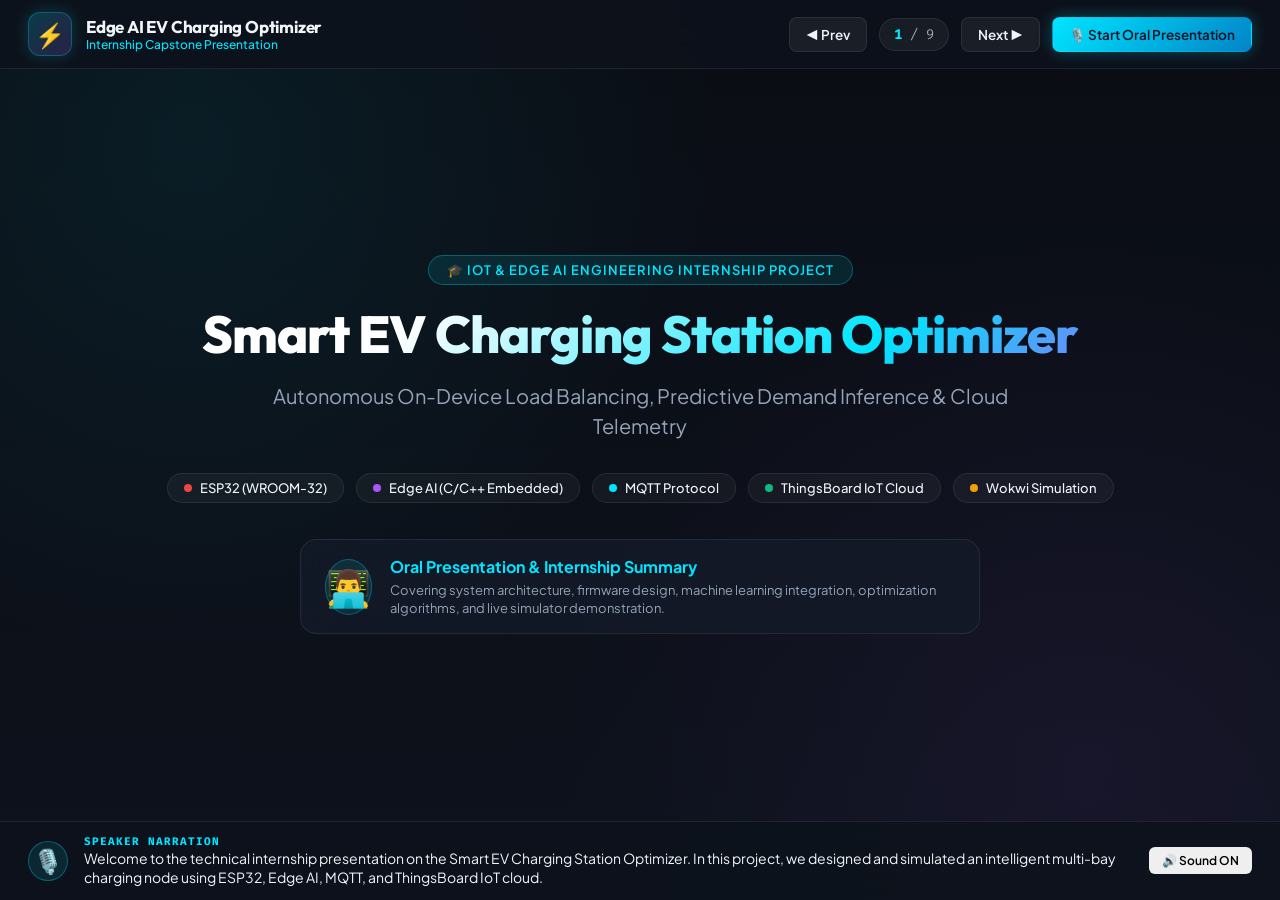
==== presentation/index.html @ 64c052b4 "feat(presentation): add interactive oral presentation slide deck and simulator web application - Cre" ====
<!DOCTYPE html>
<html lang="en">
<head>
  <meta charset="UTF-8">
  <meta name="viewport" content="width=device-width, initial-scale=1.0">
  <title>Smart EV Charging Station Optimizer - Internship Presentation & Demo</title>
  <link rel="preconnect" href="https://fonts.googleapis.com">
  <link rel="preconnect" href="https://fonts.gstatic.com" crossorigin>
  <link href="https://fonts.googleapis.com/css2?family=Fira+Code:wght@400;600&family=Outfit:wght@300;400;500;600;700;800&family=Plus+Jakarta+Sans:wght@400;500;600;700&display=swap" rel="stylesheet">
  <link rel="stylesheet" href="style.css">
</head>
<body class="dark-theme">
  <!-- Top Bar -->
  <header class="top-nav">
    <div class="brand">
      <div class="logo-icon">⚡</div>
      <div class="brand-text">
        <span class="brand-title">Edge AI EV Charging Optimizer</span>
        <span class="brand-sub">Internship Capstone Presentation</span>
      </div>
    </div>

    <div class="slide-nav-controls">
      <button id="prevBtn" class="btn btn-secondary" title="Previous Slide (Left Arrow)">◀ Prev</button>
      <div class="slide-indicator">
        <span id="currentSlideNum">1</span> / <span id="totalSlidesNum">9</span>
      </div>
      <button id="nextBtn" class="btn btn-secondary" title="Next Slide (Right Arrow)">Next ▶</button>
      <button id="autoPlayBtn" class="btn btn-primary" title="Start Automated Oral Presentation">🎙️ Start Oral Presentation</button>
    </div>
  </header>

  <!-- Main Presentation Container -->
  <main class="presentation-wrapper">
    <!-- Slide Viewport -->
    <div class="slide-viewport">

      <!-- SLIDE 1: TITLE / INTRO -->
      <section class="slide active" id="slide-1" data-title="Project Introduction">
        <div class="slide-content title-slide">
          <div class="badge-pill">🎓 IoT & Edge AI Engineering Internship Project</div>
          <h1 class="main-title">Smart EV Charging Station Optimizer</h1>
          <h2 class="sub-title">Autonomous On-Device Load Balancing, Predictive Demand Inference & Cloud Telemetry</h2>
          <div class="tech-tags">
            <span class="tech-tag"><span class="dot esp"></span> ESP32 (WROOM-32)</span>
            <span class="tech-tag"><span class="dot ml"></span> Edge AI (C/C++ Embedded)</span>
            <span class="tech-tag"><span class="dot mqtt"></span> MQTT Protocol</span>
            <span class="tech-tag"><span class="dot tb"></span> ThingsBoard IoT Cloud</span>
            <span class="tech-tag"><span class="dot wokwi"></span> Wokwi Simulation</span>
          </div>

          <div class="speaker-card">
            <div class="speaker-avatar">👨‍💻</div>
            <div class="speaker-info">
              <h4>Oral Presentation & Internship Summary</h4>
              <p>Covering system architecture, firmware design, machine learning integration, optimization algorithms, and live simulator demonstration.</p>
            </div>
          </div>
        </div>
      </section>

      <!-- SLIDE 2: PROBLEM STATEMENT -->
      <section class="slide" id="slide-2" data-title="Problem Statement & Industry Context">
        <div class="slide-content">
          <div class="section-label">01 // Problem Statement & Motivation</div>
          <h2 class="slide-heading">The Real-World EV Charging Dilemma</h2>
          
          <div class="grid-2-col">
            <div class="card card-glow-red">
              <div class="card-icon">⚠️</div>
              <h3>Current Unmanaged Charging Challenges</h3>
              <ul class="feature-list">
                <li><strong>Grid Overload & Power Spikes:</strong> Multiple EVs plugging in simultaneously exceed local transformer capacity.</li>
                <li><strong>High Peak-Tariff Costs:</strong> Charging during expensive peak-hour tariff schedules drives up operational expenditure.</li>
                <li><strong>No Predictive Analytics:</strong> Station operators have zero forecast of incoming vehicles or remaining session durations.</li>
                <li><strong>Unbalanced Bay Utilization:</strong> First-come-first-served allocation creates bottleneck delays and uneven charger wear.</li>
              </ul>
            </div>

            <div class="card card-glow-green">
              <div class="card-icon">💡</div>
              <h3>Our Edge AI + IoT Solution</h3>
              <ul class="feature-list">
                <li><strong>Autonomous Edge Intelligence:</strong> Microcontroller executes lightweight ML locally for zero-latency decisions.</li>
                <li><strong>Dynamic Power Throttling:</strong> Time-sliced PWM duty-cycling limits load without tripping circuit breakers.</li>
                <li><strong>Cost-Aware Off-Peak Scheduling:</strong> Deferral logic delays non-urgent charging during peak tariff periods.</li>
                <li><strong>End-to-End Cloud Observability:</strong> Full real-time telemetry, remote RPC overrides, and instant alarms via ThingsBoard.</li>
              </ul>
            </div>
          </div>
        </div>
      </section>

      <!-- SLIDE 3: SYSTEM ARCHITECTURE -->
      <section class="slide" id="slide-3" data-title="3-Layer System Architecture">
        <div class="slide-content">
          <div class="section-label">02 // System Architecture</div>
          <h2 class="slide-heading">3-Layer Distributed Architecture</h2>
          
          <div class="arch-diagram">
            <div class="arch-layer arch-edge">
              <div class="layer-header">
                <span class="layer-num">LAYER 1</span>
                <h3>Edge Computing Layer (ESP32 Node)</h3>
              </div>
              <div class="layer-body">
                <div class="layer-item">
                  <div class="icon">🔌</div>
                  <div><strong>Sensors & Inputs:</strong> Voltage ADC (0-250V), Current ACS712 (0-32A), DHT22 Temp, Plug-In/Out Buttons</div>
                </div>
                <div class="layer-item">
                  <div class="icon">🧠</div>
                  <div><strong>Edge AI Engine:</strong> Embedded Logistic Regression & Decision Tree models in <code>model.h</code></div>
                </div>
                <div class="layer-item">
                  <div class="icon">⚙️</div>
                  <div><strong>Local Optimization:</strong> Priority throttling, power cap checks, relay PWM duty-cycle & LED status</div>
                </div>
              </div>
            </div>

            <div class="arch-connector">
              <div class="arrow-down">⬇️</div>
              <span class="protocol-badge">MQTT v3.1.1 (Port 1883) JSON Payloads</span>
              <div class="arrow-up">⬆️</div>
            </div>

            <div class="arch-layer arch-cloud">
              <div class="layer-header">
                <span class="layer-num">LAYER 2 & 3</span>
                <h3>Communication & ThingsBoard Cloud Layer</h3>
              </div>
              <div class="layer-body">
                <div class="layer-item">
                  <div class="icon">📡</div>
                  <div><strong>Telemetry Endpoint:</strong> <code>v1/devices/me/telemetry</code> (5s sampling interval)</div>
                </div>
                <div class="layer-item">
                  <div class="icon">🎛️</div>
                  <div><strong>Shared Attributes:</strong> Dynamic threshold updates (<code>maxStationLoadW</code>, <code>overloadCurrentA</code>)</div>
                </div>
                <div class="layer-item">
                  <div class="icon">⚡</div>
                  <div><strong>Remote RPC & Rules:</strong> <code>setRelayState</code>, <code>setThrottle</code>, Overload & Inactivity Alarms</div>
                </div>
              </div>
            </div>
          </div>
        </div>
      </section>

      <!-- SLIDE 4: HARDWARE & CIRCUIT DESIGN -->
      <section class="slide" id="slide-4" data-title="Hardware & Simulation Circuit">
        <div class="slide-content">
          <div class="section-label">03 // Circuit & Hardware Design</div>
          <h2 class="slide-heading">Wokwi Simulation Hardware Wiring</h2>

          <div class="grid-2-col">
            <div class="pinout-table-card">
              <table class="styled-table">
                <thead>
                  <tr>
                    <th>Component</th>
                    <th>ESP32 GPIO</th>
                    <th>Function & Range</th>
                  </tr>
                </thead>
                <tbody>
                  <tr>
                    <td><strong>Voltage Potentiometer</strong></td>
                    <td><span class="pin-badge">GPIO 34</span></td>
                    <td>Simulates supply voltage (0 – 250 V)</td>
                  </tr>
                  <tr>
                    <td><strong>Current Potentiometer</strong></td>
                    <td><span class="pin-badge">GPIO 35</span></td>
                    <td>Simulates charging current (0 – 32.0 A)</td>
                  </tr>
                  <tr>
                    <td><strong>DHT22 Sensor</strong></td>
                    <td><span class="pin-badge">GPIO 15</span></td>
                    <td>Charger/ambient temperature monitoring</td>
                  </tr>
                  <tr>
                    <td><strong>Plug-In Push Button</strong></td>
                    <td><span class="pin-badge">GPIO 32</span></td>
                    <td>Triggers <code>FREE → CHARGING</code> transition</td>
                  </tr>
                  <tr>
                    <td><strong>Plug-Out Push Button</strong></td>
                    <td><span class="pin-badge">GPIO 33</span></td>
                    <td>Triggers <code>CHARGING → FREE</code> transition</td>
                  </tr>
                  <tr>
                    <td><strong>Status LEDs (G / Y / R)</strong></td>
                    <td><span class="pin-badge">18 / 19 / 21</span></td>
                    <td>Green: Free | Yellow: Charging | Red: Fault</td>
                  </tr>
                  <tr>
                    <td><strong>Power Relay Module</strong></td>
                    <td><span class="pin-badge">GPIO 26</span></td>
                    <td>Switches charging power (PWM duty-cycle)</td>
                  </tr>
                </tbody>
              </table>
            </div>

            <div class="card card-glow-blue">
              <div class="card-icon">⚡</div>
              <h3>Key Hardware Engineering Features</h3>
              <ul class="feature-list">
                <li><strong>Hardware Input Debouncing:</strong> 200ms software lockout prevents spurious contact bounce on plug-in/out triggers.</li>
                <li><strong>Safe Sensor Scaling:</strong> Dual linear mapping function converts ADC values (0–4095) with zero floating-point overflow.</li>
                <li><strong>Trapezoidal Energy Accumulator:</strong> Real-time numerical integration computes cumulative kilowatt-hours ($Wh = \sum P \cdot \Delta t$).</li>
                <li><strong>PWM Relay Throttling:</strong> Modulates charging power over a 2000ms duty-cycle window when throttled to 50% or 70%.</li>
              </ul>
            </div>
          </div>
        </div>
      </section>

      <!-- SLIDE 5: EDGE AI MODEL TRAINING -->
      <section class="slide" id="slide-5" data-title="Edge AI Machine Learning">
        <div class="slide-content">
          <div class="section-label">04 // Edge Artificial Intelligence</div>
          <h2 class="slide-heading">Lightweight Embedded On-Device Inference</h2>

          <div class="grid-3-col">
            <div class="card">
              <div class="card-icon">📊</div>
              <h3>1. Feature Extraction</h3>
              <p>Constructed every 5s from onboard sensors and clock:</p>
              <ul class="mini-list">
                <li><code>hourOfDay</code> (0–23)</li>
                <li><code>dayOfWeek</code> (0–6)</li>
                <li><code>bayOccupied</code> (0/1)</li>
                <li><code>recentAvgCurrent</code> (10-sample rolling avg)</li>
                <li><code>sessionElapsedMin</code> (active duration)</li>
                <li><code>historicalArrivalRate</code> (commute profile)</li>
              </ul>
            </div>

            <div class="card card-glow-cyan">
              <div class="card-icon">🎯</div>
              <h3>2. Arrival Probability</h3>
              <p><strong>Logistic Regression:</strong></p>
              <div class="code-box">
                <code>P(arrival) = &sigma;(&sum; w<sub>i</sub>x<sub>i</sub> + b)</code>
              </div>
              <p>Predicts probability ($0.0 \to 1.0$) of a new EV arriving in the next 30 minutes. Trained with scikit-learn, evaluated at <strong>72.6% accuracy (0.767 ROC-AUC)</strong>.</p>
            </div>

            <div class="card card-glow-purple">
              <div class="card-icon">⏱️</div>
              <h3>3. Session Duration</h3>
              <p><strong>Decision Tree Regressor:</strong></p>
              <div class="code-box">
                <code>Max Depth = 5</code>
              </div>
              <p>Predicts remaining charging time in minutes based on battery capacity, initial arrival SoC, and rolling current rate. Fully converted to static C header <code>model.h</code>.</p>
            </div>
          </div>

          <div class="banner-box">
            💡 <strong>Zero Cloud Overhead:</strong> Inference runs in under <strong>5 ms</strong> on the ESP32 CPU with <strong>zero TensorFlow runtime overhead</strong>, taking less than 14% RAM!
          </div>
        </div>
      </section>

      <!-- SLIDE 6: LOCAL OPTIMIZATION -->
      <section class="slide" id="slide-6" data-title="Optimization & Control Logic">
        <div class="slide-content">
          <div class="section-label">05 // Autonomous Control Logic</div>
          <h2 class="slide-heading">Local Allocation & Grid Overload Management</h2>

          <div class="grid-2-col">
            <div class="logic-flow-card">
              <div class="flow-step danger">
                <div class="step-badge">CONDITION 1</div>
                <div class="step-text">
                  <strong>Overcurrent Detection:</strong> <code>current > overloadCurrentA (16A)</code><br>
                  &rarr; <strong>Decision:</strong> <code>THROTTLE (50%)</code> | Red LED ON | Critical Overload Alarm
                </div>
              </div>

              <div class="flow-step warning">
                <div class="step-badge">CONDITION 2</div>
                <div class="step-text">
                  <strong>Station Power Exceeded:</strong> <code>power > maxStationLoadW (6000W)</code><br>
                  &rarr; If <code>predictedDurationMin > 10</code>: <code>THROTTLE (70%)</code><br>
                  &rarr; Else: <code>ALLOW (100%)</code> (Priority to finish nearly full EVs)
                </div>
              </div>

              <div class="flow-step info">
                <div class="step-badge">CONDITION 3</div>
                <div class="step-text">
                  <strong>Peak-Tariff Hours:</strong> <code>18:00 &ndash; 22:00</code> & Bay is <code>FREE</code><br>
                  &rarr; If <code>arrivalProb < threshold</code>: <code>DEFER (0%)</code> (Avoid unnecessary standby draw)
                </div>
              </div>

              <div class="flow-step success">
                <div class="step-badge">CONDITION 4</div>
                <div class="step-text">
                  <strong>Normal Operation:</strong><br>
                  &rarr; <strong>Decision:</strong> <code>ALLOW (100%)</code> | Full charging speed
                </div>
              </div>
            </div>

            <div class="card card-glow-orange">
              <div class="card-icon">⚡</div>
              <h3>Duty-Cycle Modulation Engine</h3>
              <p>To implement throttling without complex AC dimming hardware, firmware utilizes dynamic time-slicing over a 2000ms window:</p>
              <div class="duty-visual">
                <div class="duty-bar">
                  <div class="duty-on" style="width: 70%;">ON (1400ms)</div>
                  <div class="duty-off" style="width: 30%;">OFF (600ms)</div>
                </div>
                <div class="duty-caption">70% Throttle Mode: Staggers peak energy demand while keeping EV battery charging active.</div>
              </div>

              <div class="override-box">
                <strong>Manual Operator Override:</strong> Cloud operator can remotely override charger state (<code>setRelayState</code> or <code>setThrottle</code>) via ThingsBoard RPC, pausing automated optimization.
              </div>
            </div>
          </div>
        </div>
      </section>

      <!-- SLIDE 7: THINGSBOARD IOT CLOUD INTEGRATION -->
      <section class="slide" id="slide-7" data-title="ThingsBoard IoT Cloud Integration">
        <div class="slide-content">
          <div class="section-label">06 // Cloud & IoT Integration</div>
          <h2 class="slide-heading">ThingsBoard Cloud Telemetry, Alarms & RPC</h2>

          <div class="grid-3-col">
            <div class="card">
              <div class="card-icon">📡</div>
              <h3>1. Telemetry Stream</h3>
              <p>Published to <code>v1/devices/me/telemetry</code>:</p>
              <pre class="json-preview">{
  "bayId": "BAY1",
  "voltage": 230.4,
  "current": 14.8,
  "power": 3410.0,
  "energyWh": 420.5,
  "temperature": 27.2,
  "bayStatus": "CHARGING",
  "predictedArrivalProb": 0.62,
  "predictedDurationMin": 42,
  "loadDecision": "ALLOW",
  "throttleLevel": 100
}</pre>
            </div>

            <div class="card">
              <div class="card-icon">🎛️</div>
              <h3>2. Shared Attributes</h3>
              <p>Dynamic configuration without reflashing:</p>
              <ul class="mini-list">
                <li><code>maxStationLoadW</code> = 6000 W</li>
                <li><code>overloadCurrentA</code> = 16.0 A</li>
                <li><code>peakTariffStartHr</code> = 18</li>
                <li><code>peakTariffEndHr</code> = 22</li>
                <li><code>predictionThreshold</code> = 0.50</li>
              </ul>
              <div class="badge-sub">Auto-synced on boot via MQTT attributes request</div>
            </div>

            <div class="card">
              <div class="card-icon">⚡</div>
              <h3>3. Remote RPC & Alarms</h3>
              <p>Bidirectional cloud control:</p>
              <ul class="mini-list">
                <li><strong>setRelayState:</strong> Manual ON/OFF override</li>
                <li><strong>setThrottle:</strong> Set 0-100% power limit</li>
                <li><strong>getStatus:</strong> Instant diagnostics</li>
                <li><strong>Rule Chain:</strong> Raises Critical Alarm on overcurrent (> 16A) or node offline</li>
              </ul>
            </div>
          </div>
        </div>
      </section>

      <!-- SLIDE 8: INTERNSHIP LEARNINGS -->
      <section class="slide" id="slide-8" data-title="Internship Learnings & Key Takeaways">
        <div class="slide-content">
          <div class="section-label">07 // Professional Development</div>
          <h2 class="slide-heading">Internship Learnings & Technical Takeaways</h2>

          <div class="grid-2-col">
            <div class="card card-glow-green">
              <div class="card-icon">🚀</div>
              <h3>Core Technical Skills Gained</h3>
              <ul class="feature-list">
                <li><strong>Embedded C++ on ESP32:</strong> Mastered modular firmware design (headers, separation of concerns, non-blocking asynchronous timing with <code>millis()</code>).</li>
                <li><strong>TinyML & Edge AI Deployment:</strong> Learned how to train machine learning models in Python (scikit-learn) and export them into standalone C arrays and decision tree algorithms for microcontrollers.</li>
                <li><strong>IoT Messaging & Cloud Telemetry:</strong> Built robust MQTT client communication with PubSubClient, handling reconnects, JSON serialization, and RPC request dispatching.</li>
                <li><strong>Cloud Architecture:</strong> Configured ThingsBoard dashboards, device credentials, shared attributes, and automated alarm rule chains.</li>
              </ul>
            </div>

            <div class="card card-glow-purple">
              <div class="card-icon">🏆</div>
              <h3>Key Engineering Insights</h3>
              <ul class="feature-list">
                <li><strong>Edge vs Cloud Compute:</strong> Running inference locally ensures continuous safety and load balancing even during network drops.</li>
                <li><strong>Constraint Optimization:</strong> Fitting ML models and MQTT buffers within ESP32 RAM requires zero-copy buffers and static memory allocation.</li>
                <li><strong>Simulation Fidelity:</strong> Using Wokwi alongside PlatformIO provides a rapid development feedback loop for hardware verification.</li>
                <li><strong>Industry Impact:</strong> Solves real electric vehicle infrastructure challenges for green energy and smart cities.</li>
              </ul>
            </div>
          </div>
        </div>
      </section>

      <!-- SLIDE 9: LIVE SIMULATOR DEMONSTRATION -->
      <section class="slide" id="slide-9" data-title="Live Working Demo (Simulator)">
        <div class="slide-content demo-slide">
          <div class="demo-header">
            <div>
              <div class="section-label">08 // Live Demonstration</div>
              <h2 class="slide-heading">Interactive Wokwi & ThingsBoard Simulator</h2>
            </div>
            <div class="demo-status-pill">
              <span class="live-pulse"></span> SYSTEM STATUS: <span id="simStatusText">ONLINE / RUNNING</span>
            </div>
          </div>

          <!-- Simulator Container -->
          <div class="simulator-layout">
            <!-- Hardware Simulation Panel -->
            <div class="sim-panel hardware-panel">
              <div class="panel-header">
                <h3>⚡ Simulated ESP32 Charging Bay Node</h3>
                <span class="device-tag">BAY_01</span>
              </div>

              <!-- Interactive Controls -->
              <div class="sim-controls-grid">
                <!-- Plug In / Out Buttons -->
                <div class="control-card">
                  <div class="ctrl-label">EV Physical Connection</div>
                  <div class="btn-group">
                    <button id="simBtnPlugin" class="btn btn-plugin">🟢 Plug In EV (GPIO 32)</button>
                    <button id="simBtnPlugout" class="btn btn-plugout">🔴 Plug Out EV (GPIO 33)</button>
                  </div>
                  <div class="bay-badge" id="simBayStateBadge">STATE: FREE</div>
                </div>

                <!-- Voltage Potentiometer Slider -->
                <div class="control-card">
                  <div class="ctrl-label">Voltage Sensor POT (GPIO 34): <span id="voltValDisplay">230.0 V</span></div>
                  <input type="range" id="simVoltSlider" min="0" max="250" value="230" step="1" class="slider slider-volt">
                  <div class="slider-ticks"><span>0 V</span><span>120 V</span><span>230 V</span><span>250 V</span></div>
                </div>

                <!-- Current Potentiometer Slider -->
                <div class="control-card">
                  <div class="ctrl-label">Current Sensor ACS712 POT (GPIO 35): <span id="currValDisplay">14.0 A</span></div>
                  <input type="range" id="simCurrSlider" min="0" max="32" value="14" step="0.5" class="slider slider-curr">
                  <div class="slider-ticks"><span>0 A</span><span>10 A</span><span class="warn-tick">16 A (Limit)</span><span>32 A</span></div>
                </div>

                <!-- DHT22 Temp Slider -->
                <div class="control-card">
                  <div class="ctrl-label">DHT22 Ambient Temp (GPIO 15): <span id="tempValDisplay">27.0 °C</span></div>
                  <input type="range" id="simTempSlider" min="15" max="60" value="27" step="0.5" class="slider slider-temp">
                  <div class="slider-ticks"><span>15 °C</span><span>27 °C</span><span>45 °C</span><span>60 °C</span></div>
                </div>
              </div>

              <!-- Visual Actuators / LEDs & Relay -->
              <div class="actuators-bar">
                <div class="actuator-item">
                  <div class="led-bulb led-green" id="simLedGreen"></div>
                  <span>Green LED (Free)</span>
                </div>
                <div class="actuator-item">
                  <div class="led-bulb led-yellow" id="simLedYellow"></div>
                  <span>Yellow LED (Charging)</span>
                </div>
                <div class="actuator-item">
                  <div class="led-bulb led-red" id="simLedRed"></div>
                  <span>Red LED (Fault/Overload)</span>
                </div>
                <div class="actuator-item">
                  <div class="relay-switch" id="simRelayVisual">
                    <span class="relay-indicator"></span>
                    <span class="relay-text">RELAY (GPIO 26)</span>
                  </div>
                </div>
              </div>
            </div>

            <!-- ThingsBoard Dashboard Live Panel -->
            <div class="sim-panel tb-panel">
              <div class="panel-header">
                <h3>📊 ThingsBoard Live Telemetry & Control</h3>
                <span class="cloud-badge">☁️ mqtt.thingsboard.cloud</span>
              </div>

              <!-- Dashboard Widgets Grid -->
              <div class="tb-widgets-grid">
                <div class="tb-card">
                  <div class="tb-title">Power Draw</div>
                  <div class="tb-value" id="tbPowerVal">0.0 <small>W</small></div>
                  <div class="tb-sub" id="tbEnergyVal">Energy: 0.00 Wh</div>
                </div>

                <div class="tb-card">
                  <div class="tb-title">Edge AI Arrival Prob</div>
                  <div class="tb-value text-cyan" id="tbArrProbVal">0.58</div>
                  <div class="tb-sub">Commute peak window</div>
                </div>

                <div class="tb-card">
                  <div class="tb-title">Predicted Session Duration</div>
                  <div class="tb-value text-purple" id="tbDurVal">0 <small>min</small></div>
                  <div class="tb-sub">DecisionTree Regression</div>
                </div>

                <div class="tb-card">
                  <div class="tb-title">Optimizer Decision</div>
                  <div class="tb-decision-pill pill-allow" id="tbDecisionPill">ALLOW</div>
                  <div class="tb-sub" id="tbThrottleVal">Throttle Level: 100%</div>
                </div>
              </div>

              <!-- Remote RPC Override Controls -->
              <div class="rpc-controls-card">
                <div class="rpc-title">Cloud Remote Control (ThingsBoard RPC)</div>
                <div class="rpc-btn-group">
                  <button id="rpcForceOnBtn" class="btn btn-sm btn-rpc">⚡ RPC: Force ON</button>
                  <button id="rpcForceOffBtn" class="btn btn-sm btn-rpc">🛑 RPC: Force OFF</button>
                  <button id="rpcThrottle50Btn" class="btn btn-sm btn-rpc">📉 RPC: Throttle 50%</button>
                  <button id="rpcClearOverrideBtn" class="btn btn-sm btn-rpc-clear">🔄 Clear Override</button>
                </div>
                <div class="rpc-status" id="rpcStatusText">Mode: Autonomous Optimization</div>
              </div>

              <!-- Live ESP32 Serial Output Stream -->
              <div class="serial-terminal">
                <div class="terminal-header">
                  <span>ESP32 Serial Monitor (115200 baud)</span>
                  <span class="term-status">CONNECTED</span>
                </div>
                <div class="terminal-body" id="serialOutput"></div>
              </div>
            </div>
          </div>
        </div>
      </section>

    </div>

    <!-- Presentation Narrator Voice / Subtitle Drawer -->
    <div class="narrator-bar" id="narratorBar">
      <div class="narrator-icon">🎙️</div>
      <div class="narrator-content">
        <div class="narrator-title">SPEAKER NARRATION</div>
        <div class="narrator-text" id="narratorText">Welcome to the oral presentation of our Smart EV Charging Station Optimizer. Click 'Next' or 'Start Oral Presentation' to begin.</div>
      </div>
      <div class="narrator-controls">
        <button id="muteNarrationBtn" class="btn btn-sm btn-icon" title="Toggle Narration Voice">🔊 Sound ON</button>
      </div>
    </div>
  </main>

  <script src="app.js"></script>
</body>
</html>
---- presentation/style.css ----
/* ---------------------------------------------------------------------
   Smart EV Charging Optimizer - Presentation & Simulator Theme
   Color Palette: Deep Slate, Electric Cyan, Neon Purple, Emerald, Amber, Crimson
--------------------------------------------------------------------- */

:root {
  --bg-primary: #0a0d14;
  --bg-secondary: #111724;
  --bg-card: rgba(20, 27, 42, 0.75);
  --bg-card-hover: rgba(28, 38, 59, 0.85);
  --border-color: rgba(255, 255, 255, 0.08);
  --border-glow: rgba(0, 229, 255, 0.25);
  
  --text-primary: #f1f5f9;
  --text-secondary: #94a3b8;
  --text-muted: #64748b;
  
  --accent-cyan: #00e5ff;
  --accent-purple: #a855f7;
  --accent-green: #10b981;
  --accent-yellow: #f59e0b;
  --accent-red: #ef4444;
  --accent-blue: #3b82f6;

  --font-main: "Plus Jakarta Sans", -apple-system, BlinkMacSystemFont, "Segoe UI", Roboto, sans-serif;
  --font-heading: "Outfit", sans-serif;
  --font-mono: "Fira Code", monospace;

  --transition-fast: 0.2s ease;
  --transition-smooth: 0.4s cubic-bezier(0.16, 1, 0.3, 1);
}

* {
  box-sizing: border-box;
  margin: 0;
  padding: 0;
}

body.dark-theme {
  background-color: var(--bg-primary);
  color: var(--text-primary);
  font-family: var(--font-main);
  min-height: 100vh;
  display: flex;
  flex-direction: column;
  overflow-x: hidden;
  background-image: 
    radial-gradient(circle at 15% 15%, rgba(0, 229, 255, 0.07) 0%, transparent 40%),
    radial-gradient(circle at 85% 85%, rgba(168, 85, 247, 0.07) 0%, transparent 40%),
    linear-gradient(180deg, #0a0d14 0%, #0d121c 100%);
}

/* Header / Top Navigation */
.top-nav {
  display: flex;
  justify-content: space-between;
  align-items: center;
  padding: 12px 28px;
  background: rgba(13, 18, 28, 0.85);
  backdrop-filter: blur(16px);
  border-bottom: 1px solid var(--border-color);
  position: sticky;
  top: 0;
  z-index: 100;
}

.brand {
  display: flex;
  align-items: center;
  gap: 14px;
}

.logo-icon {
  font-size: 24px;
  width: 44px;
  height: 44px;
  background: linear-gradient(135deg, rgba(0, 229, 255, 0.2), rgba(168, 85, 247, 0.2));
  border: 1px solid var(--border-glow);
  border-radius: 12px;
  display: flex;
  align-items: center;
  justify-content: center;
  box-shadow: 0 0 16px rgba(0, 229, 255, 0.2);
}

.brand-text {
  display: flex;
  flex-direction: column;
}

.brand-title {
  font-family: var(--font-heading);
  font-weight: 700;
  font-size: 17px;
  color: var(--text-primary);
  letter-spacing: -0.2px;
}

.brand-sub {
  font-size: 12px;
  color: var(--accent-cyan);
  font-weight: 500;
}

.slide-nav-controls {
  display: flex;
  align-items: center;
  gap: 12px;
}

.slide-indicator {
  font-family: var(--font-mono);
  font-size: 14px;
  color: var(--text-secondary);
  background: rgba(255, 255, 255, 0.05);
  padding: 6px 14px;
  border-radius: 20px;
  border: 1px solid var(--border-color);
}

.slide-indicator span:first-child {
  color: var(--accent-cyan);
  font-weight: 700;
}

/* Buttons */
.btn {
  padding: 8px 16px;
  border-radius: 8px;
  font-size: 13.5px;
  font-weight: 600;
  cursor: pointer;
  border: 1px solid transparent;
  transition: var(--transition-fast);
  display: inline-flex;
  align-items: center;
  gap: 8px;
  font-family: var(--font-main);
}

.btn-primary {
  background: linear-gradient(135deg, #00e5ff, #0284c7);
  color: #031525;
  box-shadow: 0 0 16px rgba(0, 229, 255, 0.3);
}

.btn-primary:hover {
  filter: brightness(1.15);
  box-shadow: 0 0 24px rgba(0, 229, 255, 0.5);
  transform: translateY(-1px);
}

.btn-secondary {
  background: rgba(255, 255, 255, 0.06);
  color: var(--text-primary);
  border: 1px solid var(--border-color);
}

.btn-secondary:hover {
  background: rgba(255, 255, 255, 0.12);
  border-color: rgba(255, 255, 255, 0.2);
}

.btn-sm {
  padding: 5px 12px;
  font-size: 12px;
  border-radius: 6px;
}

/* Presentation Wrapper */
.presentation-wrapper {
  flex: 1;
  display: flex;
  flex-direction: column;
  position: relative;
}

.slide-viewport {
  flex: 1;
  position: relative;
  overflow: hidden;
  min-height: calc(100vh - 160px);
}

/* Slide Styles */
.slide {
  position: absolute;
  top: 0;
  left: 0;
  width: 100%;
  height: 100%;
  padding: 32px 48px;
  opacity: 0;
  visibility: hidden;
  transform: translateX(60px);
  transition: opacity 0.4s ease, transform 0.4s ease, visibility 0.4s;
  overflow-y: auto;
  display: flex;
  flex-direction: column;
  justify-content: center;
}

.slide.active {
  opacity: 1;
  visibility: visible;
  transform: translateX(0);
}

.slide-content {
  max-width: 1240px;
  margin: 0 auto;
  width: 100%;
}

.section-label {
  font-family: var(--font-mono);
  font-size: 13px;
  font-weight: 600;
  color: var(--accent-cyan);
  text-transform: uppercase;
  letter-spacing: 1.5px;
  margin-bottom: 8px;
}

.slide-heading {
  font-family: var(--font-heading);
  font-size: 34px;
  font-weight: 700;
  color: var(--text-primary);
  margin-bottom: 24px;
  letter-spacing: -0.5px;
}

/* Title Slide */
.title-slide {
  text-align: center;
  padding: 40px 20px;
}

.badge-pill {
  display: inline-block;
  padding: 6px 18px;
  background: rgba(0, 229, 255, 0.1);
  color: var(--accent-cyan);
  border: 1px solid rgba(0, 229, 255, 0.3);
  border-radius: 30px;
  font-size: 13px;
  font-weight: 600;
  margin-bottom: 20px;
  text-transform: uppercase;
  letter-spacing: 1px;
}

.main-title {
  font-family: var(--font-heading);
  font-size: 52px;
  font-weight: 800;
  background: linear-gradient(135deg, #ffffff 30%, #00e5ff 70%, #a855f7 100%);
  -webkit-background-clip: text;
  -webkit-text-fill-color: transparent;
  line-height: 1.15;
  margin-bottom: 16px;
  letter-spacing: -1px;
}

.sub-title {
  font-size: 20px;
  color: var(--text-secondary);
  font-weight: 400;
  max-width: 800px;
  margin: 0 auto 32px auto;
  line-height: 1.5;
}

.tech-tags {
  display: flex;
  justify-content: center;
  flex-wrap: wrap;
  gap: 12px;
  margin-bottom: 36px;
}

.tech-tag {
  background: rgba(255, 255, 255, 0.04);
  border: 1px solid var(--border-color);
  padding: 6px 16px;
  border-radius: 20px;
  font-size: 13px;
  font-weight: 500;
  display: flex;
  align-items: center;
  gap: 8px;
}

.dot {
  width: 8px;
  height: 8px;
  border-radius: 50%;
}
.dot.esp { background: #ef4444; }
.dot.ml { background: #a855f7; }
.dot.mqtt { background: #00e5ff; }
.dot.tb { background: #10b981; }
.dot.wokwi { background: #f59e0b; }

.speaker-card {
  max-width: 680px;
  margin: 0 auto;
  background: var(--bg-card);
  backdrop-filter: blur(12px);
  border: 1px solid var(--border-color);
  border-radius: 16px;
  padding: 16px 24px;
  display: flex;
  align-items: center;
  gap: 18px;
  text-align: left;
}

.speaker-avatar {
  font-size: 36px;
  width: 56px;
  height: 56px;
  background: rgba(0, 229, 255, 0.1);
  border-radius: 50%;
  display: flex;
  align-items: center;
  justify-content: center;
  border: 1px solid rgba(0, 229, 255, 0.3);
}

.speaker-info h4 {
  font-size: 16px;
  font-weight: 700;
  margin-bottom: 4px;
  color: var(--accent-cyan);
}

.speaker-info p {
  font-size: 13px;
  color: var(--text-secondary);
  line-height: 1.4;
}

/* Grid Layouts */
.grid-2-col {
  display: grid;
  grid-template-columns: 1fr 1fr;
  gap: 24px;
}

.grid-3-col {
  display: grid;
  grid-template-columns: 1fr 1fr 1fr;
  gap: 20px;
}

/* Cards */
.card {
  background: var(--bg-card);
  backdrop-filter: blur(14px);
  border: 1px solid var(--border-color);
  border-radius: 16px;
  padding: 24px;
  transition: var(--transition-fast);
}

.card:hover {
  background: var(--bg-card-hover);
  border-color: rgba(255, 255, 255, 0.15);
  transform: translateY(-2px);
}

.card-glow-red { border-left: 4px solid var(--accent-red); }
.card-glow-green { border-left: 4px solid var(--accent-green); }
.card-glow-blue { border-left: 4px solid var(--accent-blue); }
.card-glow-cyan { border-left: 4px solid var(--accent-cyan); }
.card-glow-purple { border-left: 4px solid var(--accent-purple); }
.card-glow-orange { border-left: 4px solid var(--accent-yellow); }

.card-icon {
  font-size: 28px;
  margin-bottom: 12px;
}

.card h3 {
  font-family: var(--font-heading);
  font-size: 18px;
  font-weight: 700;
  color: var(--text-primary);
  margin-bottom: 14px;
}

.card p {
  font-size: 14px;
  color: var(--text-secondary);
  line-height: 1.5;
  margin-bottom: 12px;
}

/* Feature Lists */
.feature-list {
  list-style: none;
  display: flex;
  flex-direction: column;
  gap: 12px;
}

.feature-list li {
  font-size: 13.5px;
  color: var(--text-secondary);
  line-height: 1.5;
  position: relative;
  padding-left: 18px;
}

.feature-list li::before {
  content: "•";
  position: absolute;
  left: 0;
  color: var(--accent-cyan);
  font-size: 18px;
  line-height: 1;
}

.feature-list li strong {
  color: var(--text-primary);
}

.mini-list {
  list-style: none;
  display: flex;
  flex-direction: column;
  gap: 6px;
  margin-top: 10px;
}

.mini-list li {
  font-size: 12.5px;
  color: var(--text-secondary);
}

/* Architecture Diagram */
.arch-diagram {
  display: flex;
  flex-direction: column;
  gap: 16px;
  margin-top: 12px;
}

.arch-layer {
  background: var(--bg-card);
  border: 1px solid var(--border-color);
  border-radius: 16px;
  padding: 20px 24px;
}

.arch-edge { border-left: 5px solid var(--accent-cyan); }
.arch-cloud { border-left: 5px solid var(--accent-purple); }

.layer-header {
  display: flex;
  align-items: center;
  gap: 14px;
  margin-bottom: 14px;
}

.layer-num {
  font-family: var(--font-mono);
  font-size: 11px;
  font-weight: 700;
  padding: 3px 8px;
  border-radius: 4px;
  background: rgba(255, 255, 255, 0.08);
  color: var(--text-secondary);
}

.layer-header h3 {
  font-family: var(--font-heading);
  font-size: 18px;
  font-weight: 700;
}

.layer-body {
  display: grid;
  grid-template-columns: 1fr 1fr 1fr;
  gap: 16px;
}

.layer-item {
  background: rgba(255, 255, 255, 0.03);
  padding: 12px 16px;
  border-radius: 10px;
  font-size: 13px;
  display: flex;
  align-items: flex-start;
  gap: 12px;
  color: var(--text-secondary);
}

.layer-item strong {
  color: var(--text-primary);
  display: block;
  margin-bottom: 2px;
}

.arch-connector {
  display: flex;
  align-items: center;
  justify-content: center;
  gap: 16px;
  padding: 4px;
}

.protocol-badge {
  font-family: var(--font-mono);
  font-size: 13px;
  font-weight: 600;
  background: rgba(0, 229, 255, 0.12);
  color: var(--accent-cyan);
  border: 1px solid rgba(0, 229, 255, 0.3);
  padding: 6px 20px;
  border-radius: 20px;
}

/* Styled Table */
.pinout-table-card {
  background: var(--bg-card);
  border: 1px solid var(--border-color);
  border-radius: 16px;
  overflow: hidden;
}

.styled-table {
  width: 100%;
  border-collapse: collapse;
  text-align: left;
  font-size: 13px;
}

.styled-table th {
  background: rgba(255, 255, 255, 0.04);
  padding: 12px 16px;
  font-weight: 600;
  color: var(--text-primary);
  border-bottom: 1px solid var(--border-color);
}

.styled-table td {
  padding: 10px 16px;
  border-bottom: 1px solid rgba(255, 255, 255, 0.04);
  color: var(--text-secondary);
}

.pin-badge {
  font-family: var(--font-mono);
  font-size: 11.5px;
  background: rgba(0, 229, 255, 0.1);
  color: var(--accent-cyan);
  padding: 3px 8px;
  border-radius: 4px;
  border: 1px solid rgba(0, 229, 255, 0.2);
  font-weight: 600;
}

/* Logic Flow */
.logic-flow-card {
  display: flex;
  flex-direction: column;
  gap: 12px;
}

.flow-step {
  background: var(--bg-card);
  border: 1px solid var(--border-color);
  border-radius: 12px;
  padding: 12px 18px;
  display: flex;
  align-items: center;
  gap: 14px;
}

.flow-step.danger { border-left: 4px solid var(--accent-red); }
.flow-step.warning { border-left: 4px solid var(--accent-yellow); }
.flow-step.info { border-left: 4px solid var(--accent-cyan); }
.flow-step.success { border-left: 4px solid var(--accent-green); }

.step-badge {
  font-family: var(--font-mono);
  font-size: 11px;
  font-weight: 700;
  padding: 4px 8px;
  border-radius: 4px;
  background: rgba(255, 255, 255, 0.06);
  color: var(--text-secondary);
  white-space: nowrap;
}

.step-text {
  font-size: 13px;
  color: var(--text-secondary);
  line-height: 1.4;
}

.step-text strong {
  color: var(--text-primary);
}

.duty-visual {
  margin: 16px 0;
  background: rgba(0, 0, 0, 0.2);
  padding: 14px;
  border-radius: 10px;
}

.duty-bar {
  display: flex;
  height: 28px;
  border-radius: 6px;
  overflow: hidden;
  font-family: var(--font-mono);
  font-size: 11px;
  font-weight: 700;
  line-height: 28px;
  text-align: center;
}

.duty-on {
  background: linear-gradient(90deg, #10b981, #059669);
  color: #fff;
}

.duty-off {
  background: #334155;
  color: #94a3b8;
}

.duty-caption {
  font-size: 12px;
  color: var(--text-muted);
  margin-top: 8px;
}

.override-box {
  background: rgba(168, 85, 247, 0.08);
  border: 1px solid rgba(168, 85, 247, 0.3);
  padding: 12px 16px;
  border-radius: 10px;
  font-size: 12.5px;
  color: var(--text-secondary);
  line-height: 1.4;
}

/* Code & Previews */
.code-box {
  background: rgba(0, 0, 0, 0.3);
  padding: 10px;
  border-radius: 8px;
  font-family: var(--font-mono);
  font-size: 13px;
  color: var(--accent-cyan);
  margin-bottom: 10px;
  border: 1px solid rgba(255, 255, 255, 0.05);
}

.json-preview {
  background: #06090f;
  border: 1px solid var(--border-color);
  padding: 12px;
  border-radius: 10px;
  font-family: var(--font-mono);
  font-size: 11px;
  color: #38bdf8;
  overflow-x: auto;
  line-height: 1.4;
}

.banner-box {
  margin-top: 20px;
  background: linear-gradient(135deg, rgba(0, 229, 255, 0.1), rgba(168, 85, 247, 0.1));
  border: 1px solid var(--border-glow);
  padding: 14px 20px;
  border-radius: 12px;
  font-size: 14px;
  color: var(--text-primary);
  text-align: center;
}

/* ---------------------------------------------------------------------
   SLIDE 9: LIVE SIMULATOR STYLES
--------------------------------------------------------------------- */
.demo-slide {
  padding-top: 10px;
}

.demo-header {
  display: flex;
  justify-content: space-between;
  align-items: center;
  margin-bottom: 16px;
}

.demo-status-pill {
  font-family: var(--font-mono);
  font-size: 12px;
  font-weight: 600;
  background: rgba(16, 185, 129, 0.12);
  color: var(--accent-green);
  border: 1px solid rgba(16, 185, 129, 0.3);
  padding: 6px 16px;
  border-radius: 20px;
  display: flex;
  align-items: center;
  gap: 8px;
}

.live-pulse {
  width: 8px;
  height: 8px;
  background: var(--accent-green);
  border-radius: 50%;
  box-shadow: 0 0 10px var(--accent-green);
  animation: pulse 1.5s infinite;
}

@keyframes pulse {
  0% { transform: scale(0.9); opacity: 0.8; }
  50% { transform: scale(1.3); opacity: 1; }
  100% { transform: scale(0.9); opacity: 0.8; }
}

.simulator-layout {
  display: grid;
  grid-template-columns: 1fr 1fr;
  gap: 20px;
}

.sim-panel {
  background: var(--bg-card);
  backdrop-filter: blur(14px);
  border: 1px solid var(--border-color);
  border-radius: 16px;
  padding: 18px;
  display: flex;
  flex-direction: column;
  gap: 14px;
}

.panel-header {
  display: flex;
  justify-content: space-between;
  align-items: center;
  border-bottom: 1px solid var(--border-color);
  padding-bottom: 10px;
}

.panel-header h3 {
  font-family: var(--font-heading);
  font-size: 16px;
  font-weight: 700;
}

.device-tag, .cloud-badge {
  font-family: var(--font-mono);
  font-size: 11px;
  font-weight: 700;
  padding: 3px 8px;
  border-radius: 4px;
}

.device-tag {
  background: rgba(0, 229, 255, 0.1);
  color: var(--accent-cyan);
  border: 1px solid rgba(0, 229, 255, 0.3);
}

.cloud-badge {
  background: rgba(16, 185, 129, 0.1);
  color: var(--accent-green);
  border: 1px solid rgba(16, 185, 129, 0.3);
}

.sim-controls-grid {
  display: grid;
  grid-template-columns: 1fr 1fr;
  gap: 12px;
}

.control-card {
  background: rgba(0, 0, 0, 0.25);
  border: 1px solid rgba(255, 255, 255, 0.05);
  border-radius: 10px;
  padding: 12px;
}

.ctrl-label {
  font-size: 12px;
  font-weight: 600;
  color: var(--text-secondary);
  margin-bottom: 8px;
  display: flex;
  justify-content: space-between;
}

.ctrl-label span {
  color: var(--accent-cyan);
  font-family: var(--font-mono);
}

.btn-group {
  display: flex;
  gap: 8px;
  margin-bottom: 8px;
}

.btn-plugin {
  background: rgba(16, 185, 129, 0.15);
  color: #34d399;
  border: 1px solid rgba(16, 185, 129, 0.4);
  flex: 1;
  font-size: 11.5px;
  padding: 6px 8px;
}

.btn-plugin:hover {
  background: rgba(16, 185, 129, 0.3);
}

.btn-plugout {
  background: rgba(239, 68, 68, 0.15);
  color: #f87171;
  border: 1px solid rgba(239, 68, 68, 0.4);
  flex: 1;
  font-size: 11.5px;
  padding: 6px 8px;
}

.btn-plugout:hover {
  background: rgba(239, 68, 68, 0.3);
}

.bay-badge {
  font-family: var(--font-mono);
  font-size: 11px;
  font-weight: 700;
  text-align: center;
  padding: 4px;
  border-radius: 6px;
  background: rgba(255, 255, 255, 0.05);
  color: var(--text-muted);
}

.bay-badge.state-charging {
  background: rgba(245, 158, 11, 0.15);
  color: var(--accent-yellow);
  border: 1px solid rgba(245, 158, 11, 0.4);
}

.bay-badge.state-free {
  background: rgba(16, 185, 129, 0.15);
  color: var(--accent-green);
  border: 1px solid rgba(16, 185, 129, 0.4);
}

/* Sliders */
.slider {
  width: 100%;
  height: 6px;
  background: #1e293b;
  border-radius: 4px;
  outline: none;
  -webkit-appearance: none;
  cursor: pointer;
}

.slider::-webkit-slider-thumb {
  -webkit-appearance: none;
  width: 16px;
  height: 16px;
  border-radius: 50%;
  background: var(--accent-cyan);
  cursor: pointer;
  box-shadow: 0 0 10px var(--accent-cyan);
}

.slider-curr::-webkit-slider-thumb { background: #38bdf8; }
.slider-temp::-webkit-slider-thumb { background: #f97316; }

.slider-ticks {
  display: flex;
  justify-content: space-between;
  font-size: 9.5px;
  color: var(--text-muted);
  margin-top: 4px;
  font-family: var(--font-mono);
}

.warn-tick { color: var(--accent-red); font-weight: 700; }

/* Visual Actuators Bar */
.actuators-bar {
  background: rgba(0, 0, 0, 0.3);
  border: 1px solid rgba(255, 255, 255, 0.05);
  border-radius: 10px;
  padding: 10px 14px;
  display: flex;
  justify-content: space-around;
  align-items: center;
}

.actuator-item {
  display: flex;
  flex-direction: column;
  align-items: center;
  gap: 6px;
  font-size: 10.5px;
  color: var(--text-secondary);
}

.led-bulb {
  width: 16px;
  height: 16px;
  border-radius: 50%;
  background: #1e293b;
  border: 1px solid #334155;
  transition: all 0.2s ease;
}

.led-green.on {
  background: #10b981;
  box-shadow: 0 0 14px #10b981, 0 0 24px #10b981;
}

.led-yellow.on {
  background: #f59e0b;
  box-shadow: 0 0 14px #f59e0b, 0 0 24px #f59e0b;
}

.led-red.on {
  background: #ef4444;
  box-shadow: 0 0 14px #ef4444, 0 0 24px #ef4444;
}

.relay-switch {
  display: flex;
  align-items: center;
  gap: 8px;
  padding: 4px 10px;
  background: #1e293b;
  border-radius: 6px;
  border: 1px solid #334155;
  font-family: var(--font-mono);
  font-size: 10px;
}

.relay-switch.active {
  border-color: var(--accent-green);
  background: rgba(16, 185, 129, 0.15);
}

.relay-indicator {
  width: 10px;
  height: 10px;
  border-radius: 2px;
  background: #475569;
}

.relay-switch.active .relay-indicator {
  background: var(--accent-green);
  box-shadow: 0 0 8px var(--accent-green);
}

/* ThingsBoard Widgets Grid */
.tb-widgets-grid {
  display: grid;
  grid-template-columns: 1fr 1fr;
  gap: 10px;
}

.tb-card {
  background: rgba(0, 0, 0, 0.25);
  border: 1px solid rgba(255, 255, 255, 0.05);
  border-radius: 10px;
  padding: 10px 12px;
}

.tb-title {
  font-size: 11px;
  color: var(--text-muted);
  font-weight: 600;
  text-transform: uppercase;
}

.tb-value {
  font-family: var(--font-heading);
  font-size: 20px;
  font-weight: 700;
  color: var(--text-primary);
  margin: 4px 0;
}

.tb-value small {
  font-size: 12px;
  color: var(--text-secondary);
}

.tb-sub {
  font-size: 10.5px;
  color: var(--text-secondary);
  font-family: var(--font-mono);
}

.text-cyan { color: var(--accent-cyan) !important; }
.text-purple { color: var(--accent-purple) !important; }

.tb-decision-pill {
  display: inline-block;
  font-family: var(--font-mono);
  font-size: 13px;
  font-weight: 700;
  padding: 4px 12px;
  border-radius: 6px;
  margin: 4px 0;
}

.pill-allow { background: rgba(16, 185, 129, 0.2); color: #34d399; border: 1px solid #10b981; }
.pill-throttle { background: rgba(239, 68, 68, 0.2); color: #f87171; border: 1px solid #ef4444; }
.pill-defer { background: rgba(56, 189, 248, 0.2); color: #38bdf8; border: 1px solid #0284c7; }

/* RPC Controls Card */
.rpc-controls-card {
  background: rgba(168, 85, 247, 0.05);
  border: 1px solid rgba(168, 85, 247, 0.2);
  border-radius: 10px;
  padding: 10px 12px;
}

.rpc-title {
  font-size: 11px;
  font-weight: 700;
  color: var(--accent-purple);
  text-transform: uppercase;
  margin-bottom: 8px;
}

.rpc-btn-group {
  display: flex;
  gap: 6px;
  flex-wrap: wrap;
}

.btn-rpc {
  background: rgba(168, 85, 247, 0.15);
  color: #c084fc;
  border: 1px solid rgba(168, 85, 247, 0.3);
  font-size: 10.5px;
  padding: 4px 8px;
}

.btn-rpc:hover {
  background: rgba(168, 85, 247, 0.3);
}

.btn-rpc-clear {
  background: rgba(255, 255, 255, 0.06);
  color: var(--text-secondary);
  border: 1px solid var(--border-color);
  font-size: 10.5px;
  padding: 4px 8px;
}

.rpc-status {
  font-size: 11px;
  color: var(--text-muted);
  margin-top: 6px;
  font-family: var(--font-mono);
}

/* Serial Terminal */
.serial-terminal {
  background: #030712;
  border: 1px solid var(--border-color);
  border-radius: 10px;
  overflow: hidden;
  font-family: var(--font-mono);
  font-size: 11px;
}

.terminal-header {
  background: #0f172a;
  padding: 6px 12px;
  display: flex;
  justify-content: space-between;
  align-items: center;
  color: var(--text-secondary);
  border-bottom: 1px solid var(--border-color);
  font-size: 10.5px;
}

.term-status {
  color: var(--accent-green);
  font-weight: 700;
}

.terminal-body {
  height: 120px;
  overflow-y: auto;
  padding: 8px 12px;
  color: #a5f3fc;
  line-height: 1.4;
  white-space: pre-wrap;
}

/* Narrator / Subtitle Bar */
.narrator-bar {
  background: rgba(13, 18, 28, 0.95);
  backdrop-filter: blur(16px);
  border-top: 1px solid var(--border-color);
  padding: 12px 28px;
  display: flex;
  align-items: center;
  gap: 16px;
  position: sticky;
  bottom: 0;
  z-index: 90;
}

.narrator-icon {
  font-size: 24px;
  width: 40px;
  height: 40px;
  background: rgba(0, 229, 255, 0.1);
  border: 1px solid rgba(0, 229, 255, 0.3);
  border-radius: 50%;
  display: flex;
  align-items: center;
  justify-content: center;
  flex-shrink: 0;
}

.narrator-content {
  flex: 1;
}

.narrator-title {
  font-family: var(--font-mono);
  font-size: 11px;
  color: var(--accent-cyan);
  font-weight: 700;
  letter-spacing: 1px;
}

.narrator-text {
  font-size: 14px;
  color: var(--text-primary);
  line-height: 1.4;
}

.badge-sub {
  font-size: 11px;
  color: var(--accent-green);
  margin-top: 10px;
  font-family: var(--font-mono);
}
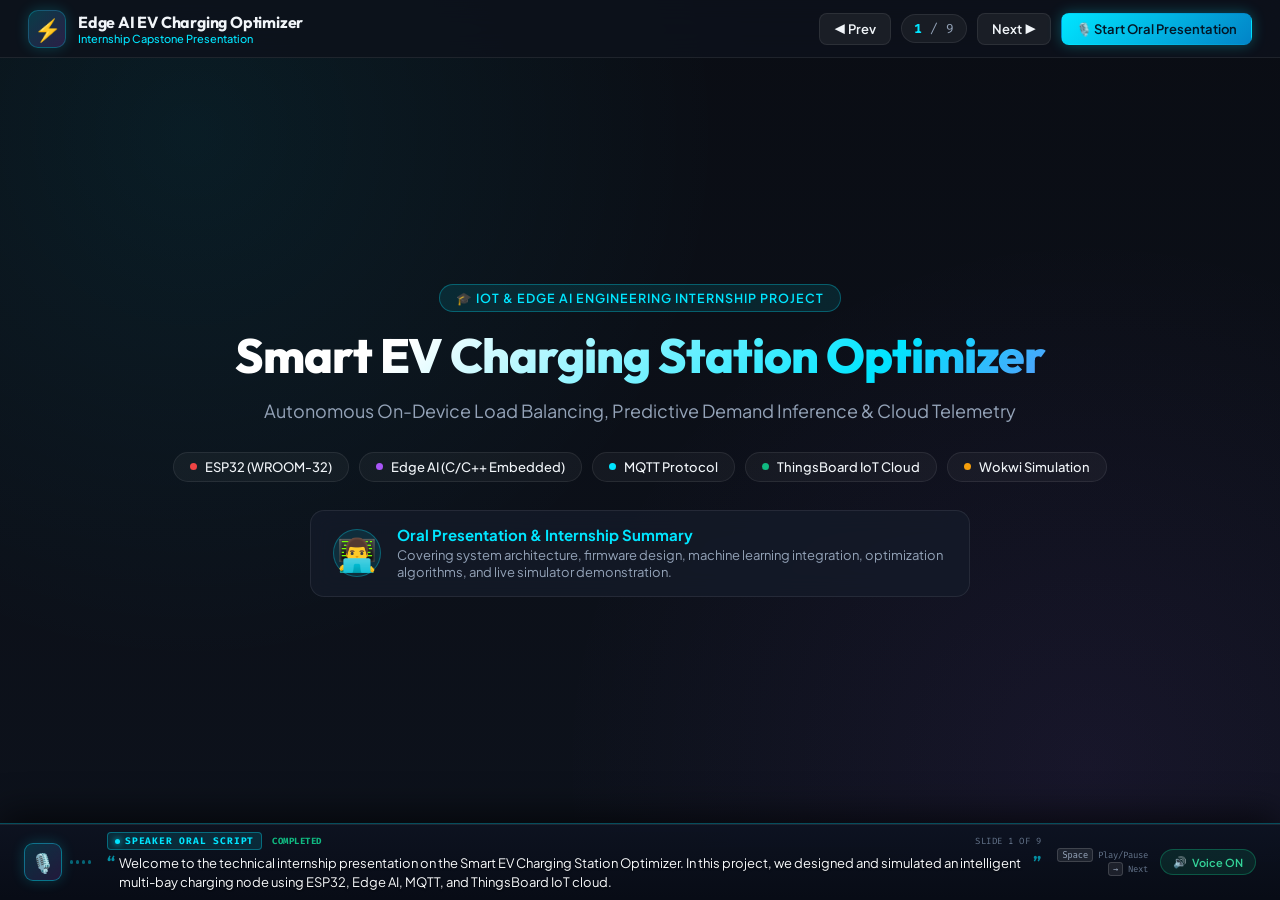
==== commit acf3e0ce: "style(presentation): redesign speaker narration bar with presentation subtitles, dynamic soundwave, " ====
--- a/presentation/index.html
+++ b/presentation/index.html
@@ -7,7 +7,7 @@
   <link rel="preconnect" href="https://fonts.googleapis.com">
   <link rel="preconnect" href="https://fonts.gstatic.com" crossorigin>
   <link href="https://fonts.googleapis.com/css2?family=Fira+Code:wght@400;600&family=Outfit:wght@300;400;500;600;700;800&family=Plus+Jakarta+Sans:wght@400;500;600;700&display=swap" rel="stylesheet">
-  <link rel="stylesheet" href="style.css">
+  <link rel="stylesheet" href="style.css?v=3">
 </head>
 <body class="dark-theme">
   <!-- Top Bar -->
@@ -556,19 +556,43 @@
 
     </div>
 
-    <!-- Presentation Narrator Voice / Subtitle Drawer -->
+    <!-- Presentation Live Presenter Voiceover / Subtitles Drawer -->
     <div class="narrator-bar" id="narratorBar">
-      <div class="narrator-icon">🎙️</div>
+      <div class="narrator-avatar-box">
+        <div class="narrator-icon" id="narratorIcon">🎙️</div>
+        <div class="sound-wave" id="soundWave">
+          <span class="bar"></span>
+          <span class="bar"></span>
+          <span class="bar"></span>
+          <span class="bar"></span>
+        </div>
+      </div>
+
       <div class="narrator-content">
-        <div class="narrator-title">SPEAKER NARRATION</div>
-        <div class="narrator-text" id="narratorText">Welcome to the oral presentation of our Smart EV Charging Station Optimizer. Click 'Next' or 'Start Oral Presentation' to begin.</div>
+        <div class="narrator-header-line">
+          <span class="narrator-badge"><span class="pulse-dot"></span> SPEAKER ORAL SCRIPT</span>
+          <span class="narrator-status" id="narratorStatus">READY</span>
+          <span class="slide-tag" id="narratorSlideTag">SLIDE 1 OF 9</span>
+        </div>
+        <div class="narrator-text-wrapper">
+          <span class="quote-mark">“</span>
+          <div class="narrator-text" id="narratorText">Welcome to the technical internship presentation on the Smart EV Charging Station Optimizer. In this project, we designed and simulated an intelligent multi-bay charging node using ESP32, Edge AI, MQTT, and ThingsBoard IoT cloud.</div>
+          <span class="quote-mark">”</span>
+        </div>
       </div>
+
       <div class="narrator-controls">
-        <button id="muteNarrationBtn" class="btn btn-sm btn-icon" title="Toggle Narration Voice">🔊 Sound ON</button>
+        <div class="kb-shortcuts-hint">
+          <span><kbd>Space</kbd> Play/Pause</span>
+          <span><kbd>→</kbd> Next</span>
+        </div>
+        <button id="muteNarrationBtn" class="btn btn-sm btn-audio-toggle" title="Toggle Narration Voice">
+          <span class="audio-icon" id="muteBtnIcon">🔊</span> <span id="muteBtnLabel">Voice ON</span>
+        </button>
       </div>
     </div>
   </main>
 
-  <script src="app.js"></script>
+  <script src="app.js?v=3"></script>
 </body>
 </html>
--- a/presentation/style.css
+++ b/presentation/style.css
@@ -27,7 +27,7 @@
   --font-mono: "Fira Code", monospace;
 
   --transition-fast: 0.2s ease;
-  --transition-smooth: 0.4s cubic-bezier(0.16, 1, 0.3, 1);
+  --transition-smooth: 0.35s cubic-bezier(0.16, 1, 0.3, 1);
 }
 
 * {
@@ -40,47 +40,50 @@
   background-color: var(--bg-primary);
   color: var(--text-primary);
   font-family: var(--font-main);
-  min-height: 100vh;
+  height: 100vh;
+  width: 100vw;
   display: flex;
   flex-direction: column;
-  overflow-x: hidden;
+  overflow: hidden;
   background-image: 
     radial-gradient(circle at 15% 15%, rgba(0, 229, 255, 0.07) 0%, transparent 40%),
     radial-gradient(circle at 85% 85%, rgba(168, 85, 247, 0.07) 0%, transparent 40%),
     linear-gradient(180deg, #0a0d14 0%, #0d121c 100%);
 }
 
-/* Header / Top Navigation */
+/* =====================================================================
+   HEADER & GLOBAL NAVIGATION
+===================================================================== */
 .top-nav {
   display: flex;
   justify-content: space-between;
   align-items: center;
-  padding: 12px 28px;
+  padding: 10px 28px;
   background: rgba(13, 18, 28, 0.85);
   backdrop-filter: blur(16px);
   border-bottom: 1px solid var(--border-color);
-  position: sticky;
-  top: 0;
+  flex-shrink: 0;
+  height: 58px;
   z-index: 100;
 }
 
 .brand {
   display: flex;
   align-items: center;
-  gap: 14px;
+  gap: 12px;
 }
 
 .logo-icon {
-  font-size: 24px;
-  width: 44px;
-  height: 44px;
+  font-size: 22px;
+  width: 38px;
+  height: 38px;
   background: linear-gradient(135deg, rgba(0, 229, 255, 0.2), rgba(168, 85, 247, 0.2));
   border: 1px solid var(--border-glow);
-  border-radius: 12px;
+  border-radius: 10px;
   display: flex;
   align-items: center;
   justify-content: center;
-  box-shadow: 0 0 16px rgba(0, 229, 255, 0.2);
+  box-shadow: 0 0 14px rgba(0, 229, 255, 0.2);
 }
 
 .brand-text {
@@ -91,13 +94,13 @@
 .brand-title {
   font-family: var(--font-heading);
   font-weight: 700;
-  font-size: 17px;
+  font-size: 16px;
   color: var(--text-primary);
   letter-spacing: -0.2px;
 }
 
 .brand-sub {
-  font-size: 12px;
+  font-size: 11px;
   color: var(--accent-cyan);
   font-weight: 500;
 }
@@ -105,16 +108,16 @@
 .slide-nav-controls {
   display: flex;
   align-items: center;
-  gap: 12px;
+  gap: 10px;
 }
 
 .slide-indicator {
   font-family: var(--font-mono);
-  font-size: 14px;
+  font-size: 13px;
   color: var(--text-secondary);
   background: rgba(255, 255, 255, 0.05);
-  padding: 6px 14px;
-  border-radius: 20px;
+  padding: 5px 12px;
+  border-radius: 18px;
   border: 1px solid var(--border-color);
 }
 
@@ -123,30 +126,30 @@
   font-weight: 700;
 }
 
-/* Buttons */
+/* Global Buttons */
 .btn {
-  padding: 8px 16px;
+  padding: 7px 14px;
   border-radius: 8px;
-  font-size: 13.5px;
+  font-size: 13px;
   font-weight: 600;
   cursor: pointer;
   border: 1px solid transparent;
   transition: var(--transition-fast);
   display: inline-flex;
   align-items: center;
-  gap: 8px;
+  gap: 6px;
   font-family: var(--font-main);
 }
 
 .btn-primary {
   background: linear-gradient(135deg, #00e5ff, #0284c7);
   color: #031525;
-  box-shadow: 0 0 16px rgba(0, 229, 255, 0.3);
+  box-shadow: 0 0 14px rgba(0, 229, 255, 0.3);
 }
 
 .btn-primary:hover {
   filter: brightness(1.15);
-  box-shadow: 0 0 24px rgba(0, 229, 255, 0.5);
+  box-shadow: 0 0 20px rgba(0, 229, 255, 0.5);
   transform: translateY(-1px);
 }
 
@@ -162,38 +165,42 @@
 }
 
 .btn-sm {
-  padding: 5px 12px;
-  font-size: 12px;
-  border-radius: 6px;
-}
-
-/* Presentation Wrapper */
+  padding: 4px 10px;
+  font-size: 11px;
+  border-radius: 5px;
+}
+
+/* =====================================================================
+   MAIN PRESENTATION WRAPPER & SLIDES (SLIDES 1 - 8: FULL SIZE)
+===================================================================== */
 .presentation-wrapper {
   flex: 1;
   display: flex;
   flex-direction: column;
   position: relative;
+  overflow: hidden;
+  height: calc(100vh - 58px);
 }
 
 .slide-viewport {
   flex: 1;
   position: relative;
-  overflow: hidden;
-  min-height: calc(100vh - 160px);
-}
-
-/* Slide Styles */
+  overflow-y: auto;
+  overflow-x: hidden;
+  width: 100%;
+}
+
 .slide {
   position: absolute;
   top: 0;
   left: 0;
   width: 100%;
   height: 100%;
-  padding: 32px 48px;
+  padding: 30px 48px;
   opacity: 0;
   visibility: hidden;
-  transform: translateX(60px);
-  transition: opacity 0.4s ease, transform 0.4s ease, visibility 0.4s;
+  transform: translateX(40px);
+  transition: opacity 0.35s ease, transform 0.35s ease, visibility 0.35s;
   overflow-y: auto;
   display: flex;
   flex-direction: column;
@@ -214,70 +221,70 @@
 
 .section-label {
   font-family: var(--font-mono);
-  font-size: 13px;
+  font-size: 12.5px;
   font-weight: 600;
   color: var(--accent-cyan);
   text-transform: uppercase;
   letter-spacing: 1.5px;
-  margin-bottom: 8px;
+  margin-bottom: 6px;
 }
 
 .slide-heading {
   font-family: var(--font-heading);
-  font-size: 34px;
+  font-size: 32px;
   font-weight: 700;
   color: var(--text-primary);
-  margin-bottom: 24px;
+  margin-bottom: 22px;
   letter-spacing: -0.5px;
 }
 
-/* Title Slide */
+/* Title Slide (Slide 1) */
 .title-slide {
   text-align: center;
-  padding: 40px 20px;
+  padding: 20px 0;
 }
 
 .badge-pill {
   display: inline-block;
-  padding: 6px 18px;
+  padding: 5px 16px;
   background: rgba(0, 229, 255, 0.1);
   color: var(--accent-cyan);
   border: 1px solid rgba(0, 229, 255, 0.3);
-  border-radius: 30px;
-  font-size: 13px;
+  border-radius: 24px;
+  font-size: 12.5px;
   font-weight: 600;
-  margin-bottom: 20px;
+  margin-bottom: 16px;
   text-transform: uppercase;
   letter-spacing: 1px;
 }
 
 .main-title {
   font-family: var(--font-heading);
-  font-size: 52px;
+  font-size: 48px;
   font-weight: 800;
   background: linear-gradient(135deg, #ffffff 30%, #00e5ff 70%, #a855f7 100%);
   -webkit-background-clip: text;
   -webkit-text-fill-color: transparent;
   line-height: 1.15;
-  margin-bottom: 16px;
+  margin-bottom: 14px;
   letter-spacing: -1px;
 }
 
 .sub-title {
-  font-size: 20px;
+  font-size: 18px;
   color: var(--text-secondary);
   font-weight: 400;
-  max-width: 800px;
-  margin: 0 auto 32px auto;
-  line-height: 1.5;
+  max-width: 820px;
+  margin: 0 auto 28px auto;
+  line-height: 1.45;
 }
 
 .tech-tags {
   display: flex;
   justify-content: center;
   flex-wrap: wrap;
-  gap: 12px;
-  margin-bottom: 36px;
+  gap: 10px;
+  margin-bottom: 28px;
 }
 
 .tech-tag {
@@ -293,8 +300,8 @@
 }
 
 .dot {
-  width: 8px;
-  height: 8px;
+  width: 7px;
+  height: 7px;
   border-radius: 50%;
 }
 .dot.esp { background: #ef4444; }
@@ -304,64 +311,65 @@
 .dot.wokwi { background: #f59e0b; }
 
 .speaker-card {
-  max-width: 680px;
+  max-width: 660px;
   margin: 0 auto;
   background: var(--bg-card);
   backdrop-filter: blur(12px);
   border: 1px solid var(--border-color);
-  border-radius: 16px;
-  padding: 16px 24px;
-  display: flex;
-  align-items: center;
-  gap: 18px;
+  border-radius: 14px;
+  padding: 14px 22px;
+  display: flex;
+  align-items: center;
+  gap: 16px;
   text-align: left;
 }
 
 .speaker-avatar {
-  font-size: 36px;
-  width: 56px;
-  height: 56px;
+  font-size: 32px;
+  width: 48px;
+  height: 48px;
   background: rgba(0, 229, 255, 0.1);
   border-radius: 50%;
   display: flex;
   align-items: center;
   justify-content: center;
   border: 1px solid rgba(0, 229, 255, 0.3);
+  flex-shrink: 0;
 }
 
 .speaker-info h4 {
-  font-size: 16px;
-  font-weight: 700;
-  margin-bottom: 4px;
+  font-size: 15px;
+  font-weight: 700;
+  margin-bottom: 3px;
   color: var(--accent-cyan);
 }
 
 .speaker-info p {
   font-size: 13px;
   color: var(--text-secondary);
-  line-height: 1.4;
-}
-
-/* Grid Layouts */
+  line-height: 1.35;
+}
+
+/* Grids for Slides 2-8 */
 .grid-2-col {
   display: grid;
   grid-template-columns: 1fr 1fr;
-  gap: 24px;
+  gap: 22px;
 }
 
 .grid-3-col {
   display: grid;
   grid-template-columns: 1fr 1fr 1fr;
-  gap: 20px;
-}
-
-/* Cards */
+  gap: 18px;
+}
+
+/* Cards for Slides 2-8 */
 .card {
   background: var(--bg-card);
   backdrop-filter: blur(14px);
   border: 1px solid var(--border-color);
-  border-radius: 16px;
-  padding: 24px;
+  border-radius: 14px;
+  padding: 22px;
   transition: var(--transition-fast);
 }
 
@@ -379,39 +387,39 @@
 .card-glow-orange { border-left: 4px solid var(--accent-yellow); }
 
 .card-icon {
-  font-size: 28px;
-  margin-bottom: 12px;
+  font-size: 26px;
+  margin-bottom: 10px;
 }
 
 .card h3 {
   font-family: var(--font-heading);
-  font-size: 18px;
+  font-size: 17px;
   font-weight: 700;
   color: var(--text-primary);
-  margin-bottom: 14px;
+  margin-bottom: 12px;
 }
 
 .card p {
-  font-size: 14px;
-  color: var(--text-secondary);
-  line-height: 1.5;
-  margin-bottom: 12px;
-}
-
-/* Feature Lists */
+  font-size: 13.5px;
+  color: var(--text-secondary);
+  line-height: 1.45;
+  margin-bottom: 10px;
+}
+
+/* Lists */
 .feature-list {
   list-style: none;
   display: flex;
   flex-direction: column;
-  gap: 12px;
+  gap: 10px;
 }
 
 .feature-list li {
-  font-size: 13.5px;
-  color: var(--text-secondary);
-  line-height: 1.5;
+  font-size: 13px;
+  color: var(--text-secondary);
+  line-height: 1.45;
   position: relative;
-  padding-left: 18px;
+  padding-left: 16px;
 }
 
 .feature-list li::before {
@@ -419,7 +427,7 @@
   position: absolute;
   left: 0;
   color: var(--accent-cyan);
-  font-size: 18px;
+  font-size: 16px;
   line-height: 1;
 }
 
@@ -431,45 +439,44 @@
   list-style: none;
   display: flex;
   flex-direction: column;
-  gap: 6px;
-  margin-top: 10px;
+  gap: 5px;
+  margin-top: 8px;
 }
 
 .mini-list li {
-  font-size: 12.5px;
-  color: var(--text-secondary);
-}
-
-/* Architecture Diagram */
+  font-size: 12px;
+  color: var(--text-secondary);
+}
+
+/* Architecture Diagram (Slide 3) */
 .arch-diagram {
   display: flex;
   flex-direction: column;
-  gap: 16px;
-  margin-top: 12px;
+  gap: 14px;
 }
 
 .arch-layer {
   background: var(--bg-card);
   border: 1px solid var(--border-color);
-  border-radius: 16px;
-  padding: 20px 24px;
-}
-
-.arch-edge { border-left: 5px solid var(--accent-cyan); }
-.arch-cloud { border-left: 5px solid var(--accent-purple); }
+  border-radius: 14px;
+  padding: 16px 20px;
+}
+
+.arch-edge { border-left: 4px solid var(--accent-cyan); }
+.arch-cloud { border-left: 4px solid var(--accent-purple); }
 
 .layer-header {
   display: flex;
   align-items: center;
-  gap: 14px;
-  margin-bottom: 14px;
+  gap: 10px;
+  margin-bottom: 12px;
 }
 
 .layer-num {
   font-family: var(--font-mono);
-  font-size: 11px;
-  font-weight: 700;
-  padding: 3px 8px;
+  font-size: 10.5px;
+  font-weight: 700;
+  padding: 3px 6px;
   border-radius: 4px;
   background: rgba(255, 255, 255, 0.08);
   color: var(--text-secondary);
@@ -477,24 +484,24 @@
 
 .layer-header h3 {
   font-family: var(--font-heading);
-  font-size: 18px;
+  font-size: 16px;
   font-weight: 700;
 }
 
 .layer-body {
   display: grid;
   grid-template-columns: 1fr 1fr 1fr;
-  gap: 16px;
+  gap: 14px;
 }
 
 .layer-item {
   background: rgba(255, 255, 255, 0.03);
-  padding: 12px 16px;
-  border-radius: 10px;
-  font-size: 13px;
+  padding: 10px 14px;
+  border-radius: 8px;
+  font-size: 12.5px;
   display: flex;
   align-items: flex-start;
-  gap: 12px;
+  gap: 10px;
   color: var(--text-secondary);
 }
 
@@ -508,26 +515,26 @@
   display: flex;
   align-items: center;
   justify-content: center;
-  gap: 16px;
-  padding: 4px;
+  gap: 14px;
+  padding: 2px;
 }
 
 .protocol-badge {
   font-family: var(--font-mono);
-  font-size: 13px;
+  font-size: 12.5px;
   font-weight: 600;
   background: rgba(0, 229, 255, 0.12);
   color: var(--accent-cyan);
   border: 1px solid rgba(0, 229, 255, 0.3);
-  padding: 6px 20px;
-  border-radius: 20px;
-}
-
-/* Styled Table */
+  padding: 5px 16px;
+  border-radius: 18px;
+}
+
+/* Styled Table (Slide 4) */
 .pinout-table-card {
   background: var(--bg-card);
   border: 1px solid var(--border-color);
-  border-radius: 16px;
+  border-radius: 14px;
   overflow: hidden;
 }
 
@@ -535,49 +542,49 @@
   width: 100%;
   border-collapse: collapse;
   text-align: left;
-  font-size: 13px;
+  font-size: 12.5px;
 }
 
 .styled-table th {
   background: rgba(255, 255, 255, 0.04);
-  padding: 12px 16px;
+  padding: 10px 14px;
   font-weight: 600;
   color: var(--text-primary);
   border-bottom: 1px solid var(--border-color);
 }
 
 .styled-table td {
-  padding: 10px 16px;
+  padding: 8px 14px;
   border-bottom: 1px solid rgba(255, 255, 255, 0.04);
   color: var(--text-secondary);
 }
 
 .pin-badge {
   font-family: var(--font-mono);
-  font-size: 11.5px;
+  font-size: 11px;
   background: rgba(0, 229, 255, 0.1);
   color: var(--accent-cyan);
-  padding: 3px 8px;
+  padding: 2px 7px;
   border-radius: 4px;
   border: 1px solid rgba(0, 229, 255, 0.2);
   font-weight: 600;
 }
 
-/* Logic Flow */
+/* Logic Flow (Slide 6) */
 .logic-flow-card {
   display: flex;
   flex-direction: column;
-  gap: 12px;
+  gap: 10px;
 }
 
 .flow-step {
   background: var(--bg-card);
   border: 1px solid var(--border-color);
-  border-radius: 12px;
-  padding: 12px 18px;
-  display: flex;
-  align-items: center;
-  gap: 14px;
+  border-radius: 10px;
+  padding: 10px 14px;
+  display: flex;
+  align-items: center;
+  gap: 12px;
 }
 
 .flow-step.danger { border-left: 4px solid var(--accent-red); }
@@ -587,9 +594,9 @@
 
 .step-badge {
   font-family: var(--font-mono);
-  font-size: 11px;
-  font-weight: 700;
-  padding: 4px 8px;
+  font-size: 10px;
+  font-weight: 700;
+  padding: 3px 6px;
   border-radius: 4px;
   background: rgba(255, 255, 255, 0.06);
   color: var(--text-secondary);
@@ -597,7 +604,7 @@
 }
 
 .step-text {
-  font-size: 13px;
+  font-size: 12.5px;
   color: var(--text-secondary);
   line-height: 1.4;
 }
@@ -607,21 +614,21 @@
 }
 
 .duty-visual {
-  margin: 16px 0;
+  margin: 12px 0;
   background: rgba(0, 0, 0, 0.2);
-  padding: 14px;
-  border-radius: 10px;
+  padding: 12px;
+  border-radius: 8px;
 }
 
 .duty-bar {
   display: flex;
-  height: 28px;
-  border-radius: 6px;
+  height: 24px;
+  border-radius: 5px;
   overflow: hidden;
   font-family: var(--font-mono);
-  font-size: 11px;
-  font-weight: 700;
-  line-height: 28px;
+  font-size: 10px;
+  font-weight: 700;
+  line-height: 24px;
   text-align: center;
 }
 
@@ -636,90 +643,111 @@
 }
 
 .duty-caption {
-  font-size: 12px;
+  font-size: 11.5px;
   color: var(--text-muted);
-  margin-top: 8px;
+  margin-top: 6px;
 }
 
 .override-box {
   background: rgba(168, 85, 247, 0.08);
   border: 1px solid rgba(168, 85, 247, 0.3);
-  padding: 12px 16px;
-  border-radius: 10px;
-  font-size: 12.5px;
-  color: var(--text-secondary);
-  line-height: 1.4;
+  padding: 10px 14px;
+  border-radius: 8px;
+  font-size: 12px;
+  color: var(--text-secondary);
+  line-height: 1.35;
 }
 
 /* Code & Previews */
 .code-box {
   background: rgba(0, 0, 0, 0.3);
-  padding: 10px;
-  border-radius: 8px;
-  font-family: var(--font-mono);
-  font-size: 13px;
+  padding: 8px 10px;
+  border-radius: 6px;
+  font-family: var(--font-mono);
+  font-size: 12.5px;
   color: var(--accent-cyan);
-  margin-bottom: 10px;
+  margin-bottom: 8px;
   border: 1px solid rgba(255, 255, 255, 0.05);
 }
 
 .json-preview {
   background: #06090f;
   border: 1px solid var(--border-color);
-  padding: 12px;
-  border-radius: 10px;
-  font-family: var(--font-mono);
-  font-size: 11px;
+  padding: 10px;
+  border-radius: 8px;
+  font-family: var(--font-mono);
+  font-size: 10.5px;
   color: #38bdf8;
   overflow-x: auto;
-  line-height: 1.4;
+  line-height: 1.35;
 }
 
 .banner-box {
-  margin-top: 20px;
+  margin-top: 14px;
   background: linear-gradient(135deg, rgba(0, 229, 255, 0.1), rgba(168, 85, 247, 0.1));
   border: 1px solid var(--border-glow);
-  padding: 14px 20px;
-  border-radius: 12px;
-  font-size: 14px;
+  padding: 12px 18px;
+  border-radius: 10px;
+  font-size: 13.5px;
   color: var(--text-primary);
   text-align: center;
 }
 
-/* ---------------------------------------------------------------------
-   SLIDE 9: LIVE SIMULATOR STYLES
---------------------------------------------------------------------- */
+/* =====================================================================
+   SLIDE 9 SPECIFIC: LIVE DEMO SIMULATOR (SCREEN-FITTED ONLY ON DEMO)
+===================================================================== */
 .demo-slide {
-  padding-top: 10px;
+  padding: 10px 24px !important;
+  justify-content: flex-start !important;
+  overflow: hidden !important;
+}
+
+.demo-slide .slide-content {
+  max-width: 1440px;
+  height: 100%;
+  display: flex;
+  flex-direction: column;
+  justify-content: space-between;
+  gap: 6px;
 }
 
 .demo-header {
   display: flex;
   justify-content: space-between;
   align-items: center;
-  margin-bottom: 16px;
+  flex-shrink: 0;
+  margin-bottom: 2px;
+}
+
+.demo-header .section-label {
+  margin-bottom: 1px;
+}
+
+.demo-header .slide-heading {
+  font-size: 19px;
+  margin-bottom: 0;
 }
 
 .demo-status-pill {
   font-family: var(--font-mono);
-  font-size: 12px;
+  font-size: 10.5px;
   font-weight: 600;
   background: rgba(16, 185, 129, 0.12);
   color: var(--accent-green);
   border: 1px solid rgba(16, 185, 129, 0.3);
-  padding: 6px 16px;
-  border-radius: 20px;
-  display: flex;
-  align-items: center;
-  gap: 8px;
+  padding: 3px 10px;
+  border-radius: 14px;
+  display: flex;
+  align-items: center;
+  gap: 5px;
 }
 
 .live-pulse {
-  width: 8px;
-  height: 8px;
+  width: 6px;
+  height: 6px;
   background: var(--accent-green);
   border-radius: 50%;
-  box-shadow: 0 0 10px var(--accent-green);
+  box-shadow: 0 0 6px var(--accent-green);
   animation: pulse 1.5s infinite;
 }
 
@@ -730,20 +758,26 @@
 }
 
 .simulator-layout {
+  flex: 1;
   display: grid;
   grid-template-columns: 1fr 1fr;
-  gap: 20px;
+  gap: 10px;
+  min-height: 0;
+  align-items: stretch;
 }
 
 .sim-panel {
   background: var(--bg-card);
   backdrop-filter: blur(14px);
   border: 1px solid var(--border-color);
-  border-radius: 16px;
-  padding: 18px;
+  border-radius: 10px;
+  padding: 8px 12px;
   display: flex;
   flex-direction: column;
-  gap: 14px;
+  justify-content: space-between;
+  gap: 6px;
+  min-height: 0;
+  overflow: hidden;
 }
 
 .panel-header {
@@ -751,21 +785,22 @@
   justify-content: space-between;
   align-items: center;
   border-bottom: 1px solid var(--border-color);
-  padding-bottom: 10px;
+  padding-bottom: 4px;
+  flex-shrink: 0;
 }
 
 .panel-header h3 {
   font-family: var(--font-heading);
-  font-size: 16px;
+  font-size: 13.5px;
   font-weight: 700;
 }
 
 .device-tag, .cloud-badge {
   font-family: var(--font-mono);
-  font-size: 11px;
-  font-weight: 700;
-  padding: 3px 8px;
-  border-radius: 4px;
+  font-size: 9.5px;
+  font-weight: 700;
+  padding: 1px 5px;
+  border-radius: 3px;
 }
 
 .device-tag {
@@ -780,24 +815,26 @@
   border: 1px solid rgba(16, 185, 129, 0.3);
 }
 
+/* Hardware Controls Grid */
 .sim-controls-grid {
   display: grid;
   grid-template-columns: 1fr 1fr;
-  gap: 12px;
+  gap: 6px;
+  flex-shrink: 0;
 }
 
 .control-card {
   background: rgba(0, 0, 0, 0.25);
   border: 1px solid rgba(255, 255, 255, 0.05);
-  border-radius: 10px;
-  padding: 12px;
+  border-radius: 6px;
+  padding: 5px 8px;
 }
 
 .ctrl-label {
-  font-size: 12px;
+  font-size: 10.5px;
   font-weight: 600;
   color: var(--text-secondary);
-  margin-bottom: 8px;
+  margin-bottom: 2px;
   display: flex;
   justify-content: space-between;
 }
@@ -809,8 +846,8 @@
 
 .btn-group {
   display: flex;
-  gap: 8px;
-  margin-bottom: 8px;
+  gap: 4px;
+  margin-bottom: 2px;
 }
 
 .btn-plugin {
@@ -818,8 +855,8 @@
   color: #34d399;
   border: 1px solid rgba(16, 185, 129, 0.4);
   flex: 1;
-  font-size: 11.5px;
-  padding: 6px 8px;
+  font-size: 10px;
+  padding: 3px 5px;
 }
 
 .btn-plugin:hover {
@@ -831,8 +868,8 @@
   color: #f87171;
   border: 1px solid rgba(239, 68, 68, 0.4);
   flex: 1;
-  font-size: 11.5px;
-  padding: 6px 8px;
+  font-size: 10px;
+  padding: 3px 5px;
 }
 
 .btn-plugout:hover {
@@ -841,11 +878,11 @@
 
 .bay-badge {
   font-family: var(--font-mono);
-  font-size: 11px;
+  font-size: 9.5px;
   font-weight: 700;
   text-align: center;
-  padding: 4px;
-  border-radius: 6px;
+  padding: 1px 3px;
+  border-radius: 3px;
   background: rgba(255, 255, 255, 0.05);
   color: var(--text-muted);
 }
@@ -865,9 +902,9 @@
 /* Sliders */
 .slider {
   width: 100%;
-  height: 6px;
+  height: 4px;
   background: #1e293b;
-  border-radius: 4px;
+  border-radius: 2px;
   outline: none;
   -webkit-appearance: none;
   cursor: pointer;
@@ -875,12 +912,12 @@
 
 .slider::-webkit-slider-thumb {
   -webkit-appearance: none;
-  width: 16px;
-  height: 16px;
+  width: 12px;
+  height: 12px;
   border-radius: 50%;
   background: var(--accent-cyan);
   cursor: pointer;
-  box-shadow: 0 0 10px var(--accent-cyan);
+  box-shadow: 0 0 6px var(--accent-cyan);
 }
 
 .slider-curr::-webkit-slider-thumb { background: #38bdf8; }
@@ -889,9 +926,9 @@
 .slider-ticks {
   display: flex;
   justify-content: space-between;
-  font-size: 9.5px;
+  font-size: 8px;
   color: var(--text-muted);
-  margin-top: 4px;
+  margin-top: 1px;
   font-family: var(--font-mono);
 }
 
@@ -901,25 +938,26 @@
 .actuators-bar {
   background: rgba(0, 0, 0, 0.3);
   border: 1px solid rgba(255, 255, 255, 0.05);
-  border-radius: 10px;
-  padding: 10px 14px;
+  border-radius: 6px;
+  padding: 5px 8px;
   display: flex;
   justify-content: space-around;
   align-items: center;
+  flex-shrink: 0;
 }
 
 .actuator-item {
   display: flex;
   flex-direction: column;
   align-items: center;
-  gap: 6px;
-  font-size: 10.5px;
+  gap: 2px;
+  font-size: 8.5px;
   color: var(--text-secondary);
 }
 
 .led-bulb {
-  width: 16px;
-  height: 16px;
+  width: 11px;
+  height: 11px;
   border-radius: 50%;
   background: #1e293b;
   border: 1px solid #334155;
@@ -928,29 +966,29 @@
 
 .led-green.on {
   background: #10b981;
-  box-shadow: 0 0 14px #10b981, 0 0 24px #10b981;
+  box-shadow: 0 0 8px #10b981, 0 0 14px #10b981;
 }
 
 .led-yellow.on {
   background: #f59e0b;
-  box-shadow: 0 0 14px #f59e0b, 0 0 24px #f59e0b;
+  box-shadow: 0 0 8px #f59e0b, 0 0 14px #f59e0b;
 }
 
 .led-red.on {
   background: #ef4444;
-  box-shadow: 0 0 14px #ef4444, 0 0 24px #ef4444;
+  box-shadow: 0 0 8px #ef4444, 0 0 14px #ef4444;
 }
 
 .relay-switch {
   display: flex;
   align-items: center;
-  gap: 8px;
-  padding: 4px 10px;
+  gap: 5px;
+  padding: 2px 6px;
   background: #1e293b;
-  border-radius: 6px;
+  border-radius: 4px;
   border: 1px solid #334155;
   font-family: var(--font-mono);
-  font-size: 10px;
+  font-size: 8.5px;
 }
 
 .relay-switch.active {
@@ -959,55 +997,63 @@
 }
 
 .relay-indicator {
-  width: 10px;
-  height: 10px;
+  width: 7px;
+  height: 7px;
   border-radius: 2px;
   background: #475569;
 }
 
 .relay-switch.active .relay-indicator {
   background: var(--accent-green);
-  box-shadow: 0 0 8px var(--accent-green);
-}
-
-/* ThingsBoard Widgets Grid */
+  box-shadow: 0 0 5px var(--accent-green);
+}
+
+/* ThingsBoard Widgets Grid - Sleek 4 Column Row */
 .tb-widgets-grid {
   display: grid;
-  grid-template-columns: 1fr 1fr;
-  gap: 10px;
+  grid-template-columns: repeat(4, 1fr);
+  gap: 5px;
+  flex-shrink: 0;
 }
 
 .tb-card {
   background: rgba(0, 0, 0, 0.25);
   border: 1px solid rgba(255, 255, 255, 0.05);
-  border-radius: 10px;
-  padding: 10px 12px;
+  border-radius: 6px;
+  padding: 4px 6px;
+  text-align: center;
 }
 
 .tb-title {
-  font-size: 11px;
+  font-size: 8.5px;
   color: var(--text-muted);
   font-weight: 600;
   text-transform: uppercase;
+  white-space: nowrap;
+  overflow: hidden;
+  text-overflow: ellipsis;
 }
 
 .tb-value {
   font-family: var(--font-heading);
-  font-size: 20px;
+  font-size: 14px;
   font-weight: 700;
   color: var(--text-primary);
-  margin: 4px 0;
+  margin: 1px 0;
 }
 
 .tb-value small {
-  font-size: 12px;
+  font-size: 9.5px;
   color: var(--text-secondary);
 }
 
 .tb-sub {
-  font-size: 10.5px;
-  color: var(--text-secondary);
-  font-family: var(--font-mono);
+  font-size: 8.5px;
+  color: var(--text-secondary);
+  font-family: var(--font-mono);
+  white-space: nowrap;
+  overflow: hidden;
+  text-overflow: ellipsis;
 }
 
 .text-cyan { color: var(--accent-cyan) !important; }
@@ -1016,11 +1062,11 @@
 .tb-decision-pill {
   display: inline-block;
   font-family: var(--font-mono);
-  font-size: 13px;
-  font-weight: 700;
-  padding: 4px 12px;
-  border-radius: 6px;
-  margin: 4px 0;
+  font-size: 10px;
+  font-weight: 700;
+  padding: 1px 6px;
+  border-radius: 3px;
+  margin: 1px 0;
 }
 
 .pill-allow { background: rgba(16, 185, 129, 0.2); color: #34d399; border: 1px solid #10b981; }
@@ -1031,21 +1077,22 @@
 .rpc-controls-card {
   background: rgba(168, 85, 247, 0.05);
   border: 1px solid rgba(168, 85, 247, 0.2);
-  border-radius: 10px;
-  padding: 10px 12px;
+  border-radius: 6px;
+  padding: 4px 8px;
+  flex-shrink: 0;
 }
 
 .rpc-title {
-  font-size: 11px;
+  font-size: 8.5px;
   font-weight: 700;
   color: var(--accent-purple);
   text-transform: uppercase;
-  margin-bottom: 8px;
+  margin-bottom: 3px;
 }
 
 .rpc-btn-group {
   display: flex;
-  gap: 6px;
+  gap: 4px;
   flex-wrap: wrap;
 }
 
@@ -1053,8 +1100,9 @@
   background: rgba(168, 85, 247, 0.15);
   color: #c084fc;
   border: 1px solid rgba(168, 85, 247, 0.3);
-  font-size: 10.5px;
-  padding: 4px 8px;
+  font-size: 9px;
+  padding: 2px 6px;
+  border-radius: 3px;
 }
 
 .btn-rpc:hover {
@@ -1065,14 +1113,15 @@
   background: rgba(255, 255, 255, 0.06);
   color: var(--text-secondary);
   border: 1px solid var(--border-color);
-  font-size: 10.5px;
-  padding: 4px 8px;
+  font-size: 9px;
+  padding: 2px 6px;
+  border-radius: 3px;
 }
 
 .rpc-status {
-  font-size: 11px;
+  font-size: 8.5px;
   color: var(--text-muted);
-  margin-top: 6px;
+  margin-top: 2px;
   font-family: var(--font-mono);
 }
 
@@ -1080,21 +1129,27 @@
 .serial-terminal {
   background: #030712;
   border: 1px solid var(--border-color);
-  border-radius: 10px;
+  border-radius: 6px;
   overflow: hidden;
   font-family: var(--font-mono);
-  font-size: 11px;
+  font-size: 9px;
+  flex: 1;
+  display: flex;
+  flex-direction: column;
+  min-height: 50px;
+  max-height: 80px;
 }
 
 .terminal-header {
   background: #0f172a;
-  padding: 6px 12px;
+  padding: 2px 6px;
   display: flex;
   justify-content: space-between;
   align-items: center;
   color: var(--text-secondary);
   border-bottom: 1px solid var(--border-color);
-  font-size: 10.5px;
+  font-size: 8.5px;
+  flex-shrink: 0;
 }
 
 .term-status {
@@ -1103,62 +1158,246 @@
 }
 
 .terminal-body {
-  height: 120px;
+  flex: 1;
   overflow-y: auto;
-  padding: 8px 12px;
+  padding: 4px 6px;
   color: #a5f3fc;
-  line-height: 1.4;
+  line-height: 1.3;
   white-space: pre-wrap;
 }
 
-/* Narrator / Subtitle Bar */
+/* =====================================================================
+   LIVE SPEAKER NARRATION & SUBTITLE BAR (PREMIUM DESIGN)
+===================================================================== */
 .narrator-bar {
-  background: rgba(13, 18, 28, 0.95);
-  backdrop-filter: blur(16px);
-  border-top: 1px solid var(--border-color);
-  padding: 12px 28px;
+  background: linear-gradient(180deg, rgba(13, 19, 33, 0.97) 0%, rgba(8, 12, 22, 0.99) 100%);
+  backdrop-filter: blur(24px);
+  border-top: 1px solid rgba(0, 229, 255, 0.3);
+  box-shadow: 0 -8px 36px rgba(0, 0, 0, 0.65), inset 0 1px 0 rgba(255, 255, 255, 0.08);
+  padding: 8px 24px;
   display: flex;
   align-items: center;
   gap: 16px;
-  position: sticky;
-  bottom: 0;
-  z-index: 90;
+  min-height: 68px;
+  max-height: 82px;
+  flex-shrink: 0;
+  z-index: 95;
+  transition: var(--transition-fast);
+}
+
+.narrator-avatar-box {
+  display: flex;
+  align-items: center;
+  gap: 8px;
+  flex-shrink: 0;
 }
 
 .narrator-icon {
-  font-size: 24px;
-  width: 40px;
-  height: 40px;
-  background: rgba(0, 229, 255, 0.1);
-  border: 1px solid rgba(0, 229, 255, 0.3);
-  border-radius: 50%;
+  font-size: 19px;
+  width: 38px;
+  height: 38px;
+  background: linear-gradient(135deg, rgba(0, 229, 255, 0.16), rgba(168, 85, 247, 0.16));
+  border: 1px solid rgba(0, 229, 255, 0.4);
+  border-radius: 9px;
   display: flex;
   align-items: center;
   justify-content: center;
-  flex-shrink: 0;
+  box-shadow: 0 0 14px rgba(0, 229, 255, 0.2);
+  transition: transform 0.2s ease;
+}
+
+.sound-wave {
+  display: flex;
+  align-items: center;
+  gap: 3px;
+  height: 20px;
+}
+
+.sound-wave .bar {
+  width: 3px;
+  height: 4px;
+  background: rgba(0, 229, 255, 0.4);
+  border-radius: 2px;
+  transition: height 0.2s ease;
+}
+
+.sound-wave.speaking .bar {
+  animation: soundWaveAnim 1.1s ease-in-out infinite alternate;
+}
+
+.sound-wave.speaking .bar:nth-child(1) { animation-delay: 0.1s; }
+.sound-wave.speaking .bar:nth-child(2) { animation-delay: 0.3s; }
+.sound-wave.speaking .bar:nth-child(3) { animation-delay: 0.2s; }
+.sound-wave.speaking .bar:nth-child(4) { animation-delay: 0.4s; }
+
+@keyframes soundWaveAnim {
+  0% { height: 4px; background: #00e5ff; }
+  50% { height: 18px; background: #a855f7; }
+  100% { height: 8px; background: #10b981; }
 }
 
 .narrator-content {
   flex: 1;
-}
-
-.narrator-title {
-  font-family: var(--font-mono);
+  min-width: 0;
+  display: flex;
+  flex-direction: column;
+  justify-content: center;
+  gap: 3px;
+}
+
+.narrator-header-line {
+  display: flex;
+  align-items: center;
+  gap: 10px;
+}
+
+.narrator-badge {
+  font-family: var(--font-mono);
+  font-size: 9.5px;
+  font-weight: 700;
+  color: var(--accent-cyan);
+  background: rgba(0, 229, 255, 0.12);
+  padding: 2px 7px;
+  border-radius: 4px;
+  border: 1px solid rgba(0, 229, 255, 0.35);
+  letter-spacing: 0.8px;
+  display: inline-flex;
+  align-items: center;
+  gap: 5px;
+}
+
+.pulse-dot {
+  width: 5px;
+  height: 5px;
+  border-radius: 50%;
+  background: var(--accent-cyan);
+  box-shadow: 0 0 6px var(--accent-cyan);
+  animation: pulse 1.5s infinite;
+}
+
+.narrator-status {
+  font-family: var(--font-mono);
+  font-size: 9px;
+  font-weight: 700;
+  color: var(--accent-green);
+  text-transform: uppercase;
+  letter-spacing: 0.5px;
+}
+
+.narrator-status.status-muted {
+  color: var(--accent-red);
+}
+
+.narrator-status.status-paused {
+  color: var(--accent-yellow);
+}
+
+.slide-tag {
+  font-family: var(--font-mono);
+  font-size: 9px;
+  color: var(--text-muted);
+  margin-left: auto;
+  letter-spacing: 0.5px;
+}
+
+.narrator-text-wrapper {
+  display: flex;
+  align-items: baseline;
+  gap: 4px;
+  position: relative;
+}
+
+.quote-mark {
+  font-family: var(--font-heading);
+  font-size: 17px;
+  font-weight: 700;
+  color: var(--accent-cyan);
+  opacity: 0.6;
+  line-height: 1;
+  user-select: none;
+  flex-shrink: 0;
+}
+
+.narrator-text {
+  font-size: 13px;
+  font-weight: 400;
+  color: #f8fafc;
+  line-height: 1.45;
+  white-space: normal;
+  max-height: 40px;
+  overflow-y: auto;
+  text-shadow: 0 1px 2px rgba(0, 0, 0, 0.6);
+  flex: 1;
+  padding-right: 6px;
+}
+
+.narrator-text::-webkit-scrollbar {
+  width: 3px;
+}
+
+.narrator-text::-webkit-scrollbar-thumb {
+  background: rgba(0, 229, 255, 0.25);
+  border-radius: 2px;
+}
+
+.narrator-controls {
+  flex-shrink: 0;
+  display: flex;
+  align-items: center;
+  gap: 12px;
+}
+
+.kb-shortcuts-hint {
+  display: flex;
+  flex-direction: column;
+  gap: 2px;
+  font-size: 9px;
+  color: var(--text-muted);
+  font-family: var(--font-mono);
+  text-align: right;
+}
+
+.kb-shortcuts-hint kbd {
+  background: rgba(255, 255, 255, 0.08);
+  border: 1px solid rgba(255, 255, 255, 0.15);
+  padding: 1px 4px;
+  border-radius: 3px;
+  font-size: 8.5px;
+  color: var(--text-secondary);
+}
+
+.btn-audio-toggle {
+  background: rgba(16, 185, 129, 0.12);
+  color: #34d399;
+  border: 1px solid rgba(16, 185, 129, 0.35);
+  padding: 5px 12px;
+  border-radius: 18px;
   font-size: 11px;
-  color: var(--accent-cyan);
-  font-weight: 700;
-  letter-spacing: 1px;
-}
-
-.narrator-text {
-  font-size: 14px;
-  color: var(--text-primary);
-  line-height: 1.4;
-}
-
-.badge-sub {
-  font-size: 11px;
-  color: var(--accent-green);
-  margin-top: 10px;
-  font-family: var(--font-mono);
-}
+  font-weight: 600;
+  display: inline-flex;
+  align-items: center;
+  gap: 5px;
+  transition: var(--transition-fast);
+}
+
+.btn-audio-toggle:hover {
+  background: rgba(16, 185, 129, 0.25);
+  box-shadow: 0 0 12px rgba(16, 185, 129, 0.3);
+}
+
+.btn-audio-toggle.muted {
+  background: rgba(239, 68, 68, 0.12);
+  color: #f87171;
+  border-color: rgba(239, 68, 68, 0.35);
+}
+
+.btn-audio-toggle.muted:hover {
+  background: rgba(239, 68, 68, 0.25);
+  box-shadow: 0 0 12px rgba(239, 68, 68, 0.3);
+}
+
+@media (max-height: 740px) {
+  .narrator-bar { min-height: 54px; max-height: 64px; padding: 4px 18px; }
+  .narrator-text { font-size: 11.5px; line-height: 1.35; max-height: 32px; }
+  .kb-shortcuts-hint { display: none; }
+}
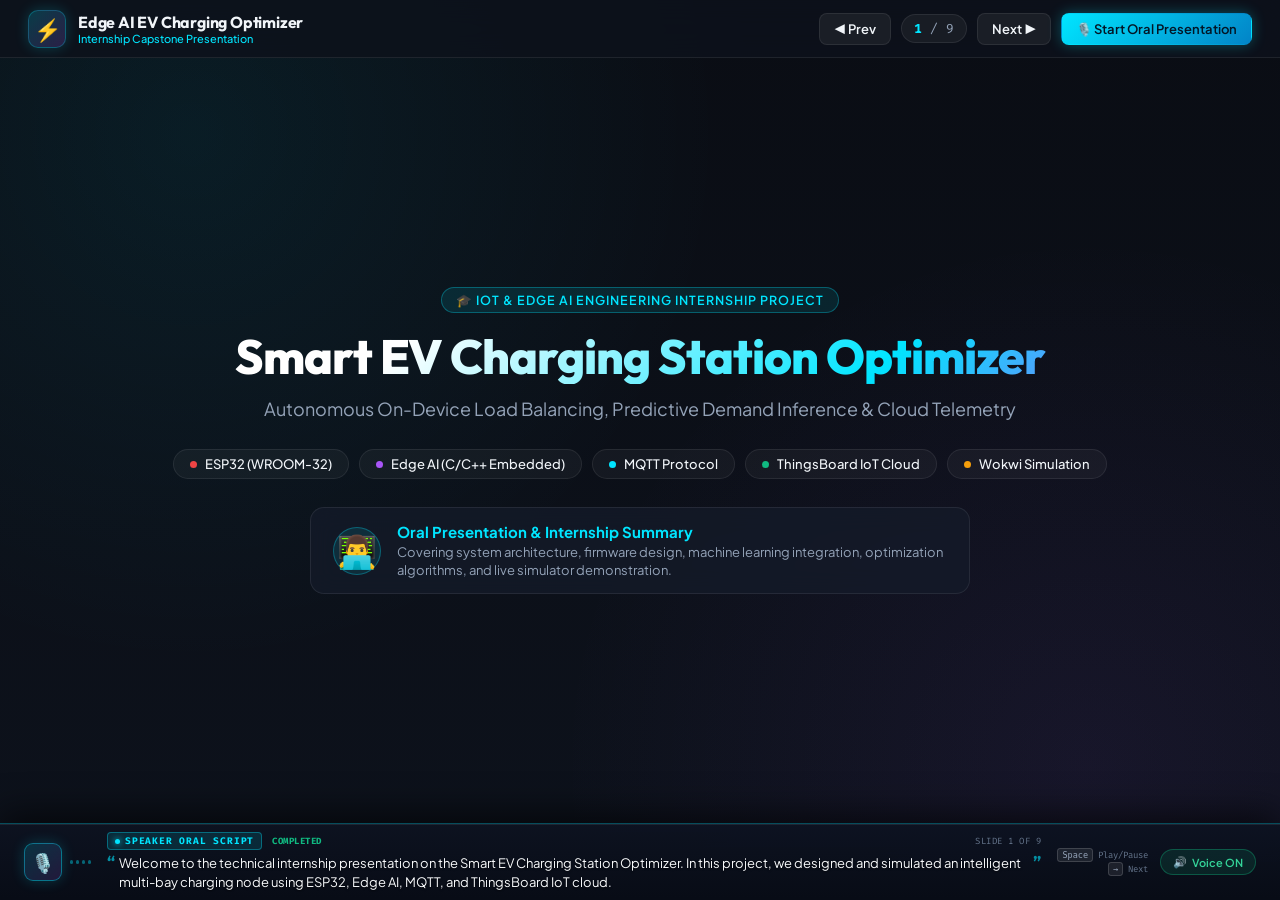
==== commit 250ad80f: "fix(presentation): resolve mobile responsiveness and layout blowout on live demonstration slide" ====
--- a/presentation/index.html
+++ b/presentation/index.html
@@ -7,7 +7,7 @@
   <link rel="preconnect" href="https://fonts.googleapis.com">
   <link rel="preconnect" href="https://fonts.gstatic.com" crossorigin>
   <link href="https://fonts.googleapis.com/css2?family=Fira+Code:wght@400;600&family=Outfit:wght@300;400;500;600;700;800&family=Plus+Jakarta+Sans:wght@400;500;600;700&display=swap" rel="stylesheet">
-  <link rel="stylesheet" href="style.css?v=3">
+  <link rel="stylesheet" href="style.css?v=4">
 </head>
 <body class="dark-theme">
   <!-- Top Bar -->
@@ -417,7 +417,7 @@
       </section>
 
       <!-- SLIDE 9: LIVE SIMULATOR DEMONSTRATION -->
-      <section class="slide" id="slide-9" data-title="Live Working Demo (Simulator)">
+      <section class="slide demo-slide-container" id="slide-9" data-title="Live Working Demo (Simulator)">
         <div class="slide-content demo-slide">
           <div class="demo-header">
             <div>
@@ -425,7 +425,7 @@
               <h2 class="slide-heading">Interactive Wokwi & ThingsBoard Simulator</h2>
             </div>
             <div class="demo-status-pill">
-              <span class="live-pulse"></span> SYSTEM STATUS: <span id="simStatusText">ONLINE / RUNNING</span>
+              <span class="live-pulse"></span> <span class="status-label-full">SYSTEM STATUS:</span> <span id="simStatusText">ONLINE / RUNNING</span>
             </div>
           </div>
 
@@ -442,31 +442,37 @@
               <div class="sim-controls-grid">
                 <!-- Plug In / Out Buttons -->
                 <div class="control-card">
-                  <div class="ctrl-label">EV Physical Connection</div>
+                  <div class="ctrl-label"><span>EV Physical Connection</span></div>
                   <div class="btn-group">
-                    <button id="simBtnPlugin" class="btn btn-plugin">🟢 Plug In EV (GPIO 32)</button>
-                    <button id="simBtnPlugout" class="btn btn-plugout">🔴 Plug Out EV (GPIO 33)</button>
+                    <button id="simBtnPlugin" class="btn btn-plugin" title="Simulate EV Cable Plug-In">
+                      <span class="label-full">🟢 Plug In EV (GPIO 32)</span>
+                      <span class="label-short">🟢 Plug In</span>
+                    </button>
+                    <button id="simBtnPlugout" class="btn btn-plugout" title="Simulate EV Cable Disconnect">
+                      <span class="label-full">🔴 Plug Out EV (GPIO 33)</span>
+                      <span class="label-short">🔴 Plug Out</span>
+                    </button>
                   </div>
                   <div class="bay-badge" id="simBayStateBadge">STATE: FREE</div>
                 </div>
 
                 <!-- Voltage Potentiometer Slider -->
                 <div class="control-card">
-                  <div class="ctrl-label">Voltage Sensor POT (GPIO 34): <span id="voltValDisplay">230.0 V</span></div>
+                  <div class="ctrl-label"><span>Voltage POT (GPIO 34)</span> <span id="voltValDisplay">230.0 V</span></div>
                   <input type="range" id="simVoltSlider" min="0" max="250" value="230" step="1" class="slider slider-volt">
                   <div class="slider-ticks"><span>0 V</span><span>120 V</span><span>230 V</span><span>250 V</span></div>
                 </div>
 
                 <!-- Current Potentiometer Slider -->
                 <div class="control-card">
-                  <div class="ctrl-label">Current Sensor ACS712 POT (GPIO 35): <span id="currValDisplay">14.0 A</span></div>
+                  <div class="ctrl-label"><span>Current POT (GPIO 35)</span> <span id="currValDisplay">14.0 A</span></div>
                   <input type="range" id="simCurrSlider" min="0" max="32" value="14" step="0.5" class="slider slider-curr">
                   <div class="slider-ticks"><span>0 A</span><span>10 A</span><span class="warn-tick">16 A (Limit)</span><span>32 A</span></div>
                 </div>
 
                 <!-- DHT22 Temp Slider -->
                 <div class="control-card">
-                  <div class="ctrl-label">DHT22 Ambient Temp (GPIO 15): <span id="tempValDisplay">27.0 °C</span></div>
+                  <div class="ctrl-label"><span>Ambient Temp (GPIO 15)</span> <span id="tempValDisplay">27.0 °C</span></div>
                   <input type="range" id="simTempSlider" min="15" max="60" value="27" step="0.5" class="slider slider-temp">
                   <div class="slider-ticks"><span>15 °C</span><span>27 °C</span><span>45 °C</span><span>60 °C</span></div>
                 </div>
@@ -476,15 +482,15 @@
               <div class="actuators-bar">
                 <div class="actuator-item">
                   <div class="led-bulb led-green" id="simLedGreen"></div>
-                  <span>Green LED (Free)</span>
+                  <span>Green (Free)</span>
                 </div>
                 <div class="actuator-item">
                   <div class="led-bulb led-yellow" id="simLedYellow"></div>
-                  <span>Yellow LED (Charging)</span>
+                  <span>Yellow (Charging)</span>
                 </div>
                 <div class="actuator-item">
                   <div class="led-bulb led-red" id="simLedRed"></div>
-                  <span>Red LED (Fault/Overload)</span>
+                  <span>Red (Fault)</span>
                 </div>
                 <div class="actuator-item">
                   <div class="relay-switch" id="simRelayVisual">
@@ -593,6 +599,6 @@
     </div>
   </main>
 
-  <script src="app.js?v=3"></script>
+  <script src="app.js?v=4"></script>
 </body>
 </html>
--- a/presentation/style.css
+++ b/presentation/style.css
@@ -41,7 +41,9 @@
   color: var(--text-primary);
   font-family: var(--font-main);
   height: 100vh;
+  height: 100dvh;
   width: 100vw;
+  width: 100dvw;
   display: flex;
   flex-direction: column;
   overflow: hidden;
@@ -139,6 +141,8 @@
   align-items: center;
   gap: 6px;
   font-family: var(--font-main);
+  user-select: none;
+  -webkit-tap-highlight-color: transparent;
 }
 
 .btn-primary {
@@ -171,7 +175,7 @@
 }
 
 /* =====================================================================
-   MAIN PRESENTATION WRAPPER & SLIDES (SLIDES 1 - 8: FULL SIZE)
+   MAIN PRESENTATION WRAPPER & SLIDES (FLUID RESPONSIVE)
 ===================================================================== */
 .presentation-wrapper {
   flex: 1;
@@ -180,13 +184,13 @@
   position: relative;
   overflow: hidden;
   height: calc(100vh - 58px);
+  height: calc(100dvh - 58px);
 }
 
 .slide-viewport {
   flex: 1;
   position: relative;
-  overflow-y: auto;
-  overflow-x: hidden;
+  overflow: hidden;
   width: 100%;
 }
 
@@ -196,15 +200,18 @@
   left: 0;
   width: 100%;
   height: 100%;
-  padding: 30px 48px;
+  padding: clamp(12px, 2.5vh, 28px) clamp(12px, 3.5vw, 44px);
   opacity: 0;
   visibility: hidden;
   transform: translateX(40px);
   transition: opacity 0.35s ease, transform 0.35s ease, visibility 0.35s;
   overflow-y: auto;
+  overflow-x: hidden;
+  -webkit-overflow-scrolling: touch;
   display: flex;
   flex-direction: column;
-  justify-content: center;
+  justify-content: flex-start;
+  box-sizing: border-box;
 }
 
 .slide.active {
@@ -215,13 +222,14 @@
 
 .slide-content {
   max-width: 1240px;
-  margin: 0 auto;
+  margin: auto auto;
   width: 100%;
+  box-sizing: border-box;
 }
 
 .section-label {
   font-family: var(--font-mono);
-  font-size: 12.5px;
+  font-size: clamp(10.5px, 1.6vw, 12.5px);
   font-weight: 600;
   color: var(--accent-cyan);
   text-transform: uppercase;
@@ -231,10 +239,10 @@
 
 .slide-heading {
   font-family: var(--font-heading);
-  font-size: 32px;
+  font-size: clamp(20px, 3.2vw, 32px);
   font-weight: 700;
   color: var(--text-primary);
-  margin-bottom: 22px;
+  margin-bottom: clamp(12px, 2.5vh, 22px);
   letter-spacing: -0.5px;
 }
 
@@ -246,36 +254,36 @@
 
 .badge-pill {
   display: inline-block;
-  padding: 5px 16px;
+  padding: 4px 14px;
   background: rgba(0, 229, 255, 0.1);
   color: var(--accent-cyan);
   border: 1px solid rgba(0, 229, 255, 0.3);
   border-radius: 24px;
-  font-size: 12.5px;
+  font-size: clamp(10.5px, 1.8vw, 12.5px);
   font-weight: 600;
-  margin-bottom: 16px;
+  margin-bottom: clamp(10px, 2vh, 16px);
   text-transform: uppercase;
   letter-spacing: 1px;
 }
 
 .main-title {
   font-family: var(--font-heading);
-  font-size: 48px;
+  font-size: clamp(26px, 5.5vw, 48px);
   font-weight: 800;
   background: linear-gradient(135deg, #ffffff 30%, #00e5ff 70%, #a855f7 100%);
   -webkit-background-clip: text;
   -webkit-text-fill-color: transparent;
   line-height: 1.15;
-  margin-bottom: 14px;
+  margin-bottom: 12px;
   letter-spacing: -1px;
 }
 
 .sub-title {
-  font-size: 18px;
+  font-size: clamp(13px, 2.2vw, 18px);
   color: var(--text-secondary);
   font-weight: 400;
   max-width: 820px;
-  margin: 0 auto 28px auto;
+  margin: 0 auto clamp(16px, 3vh, 28px) auto;
   line-height: 1.45;
 }
 
@@ -680,6 +688,10 @@
   color: #38bdf8;
   overflow-x: auto;
   line-height: 1.35;
+  max-width: 100%;
+  min-width: 0;
+  word-break: break-all;
+  overflow-wrap: anywhere;
 }
 
 .banner-box {
@@ -694,21 +706,23 @@
 }
 
 /* =====================================================================
-   SLIDE 9 SPECIFIC: LIVE DEMO SIMULATOR (SCREEN-FITTED ONLY ON DEMO)
+   SLIDE 9 SPECIFIC: LIVE DEMO SIMULATOR (FLUID RESPONSIVE)
 ===================================================================== */
+.demo-slide-container {
+  padding: 12px 24px !important;
+  justify-content: flex-start !important;
+  overflow-y: auto !important;
+  -webkit-overflow-scrolling: touch;
+}
+
 .demo-slide {
-  padding: 10px 24px !important;
-  justify-content: flex-start !important;
-  overflow: hidden !important;
-}
-
-.demo-slide .slide-content {
   max-width: 1440px;
-  height: 100%;
+  width: 100%;
+  margin: 0 auto;
   display: flex;
   flex-direction: column;
-  justify-content: space-between;
-  gap: 6px;
+  gap: 8px;
+  min-height: 100%;
 }
 
 .demo-header {
@@ -717,6 +731,8 @@
   align-items: center;
   flex-shrink: 0;
   margin-bottom: 2px;
+  flex-wrap: wrap;
+  gap: 6px;
 }
 
 .demo-header .section-label {
@@ -724,13 +740,13 @@
 }
 
 .demo-header .slide-heading {
-  font-size: 19px;
+  font-size: clamp(16px, 2.5vw, 20px);
   margin-bottom: 0;
 }
 
 .demo-status-pill {
   font-family: var(--font-mono);
-  font-size: 10.5px;
+  font-size: 10px;
   font-weight: 600;
   background: rgba(16, 185, 129, 0.12);
   color: var(--accent-green);
@@ -751,19 +767,11 @@
   animation: pulse 1.5s infinite;
 }
 
-@keyframes pulse {
-  0% { transform: scale(0.9); opacity: 0.8; }
-  50% { transform: scale(1.3); opacity: 1; }
-  100% { transform: scale(0.9); opacity: 0.8; }
-}
-
 .simulator-layout {
-  flex: 1;
   display: grid;
   grid-template-columns: 1fr 1fr;
-  gap: 10px;
-  min-height: 0;
-  align-items: stretch;
+  gap: 12px;
+  align-items: start;
 }
 
 .sim-panel {
@@ -771,21 +779,18 @@
   backdrop-filter: blur(14px);
   border: 1px solid var(--border-color);
   border-radius: 10px;
-  padding: 8px 12px;
+  padding: 10px 12px;
   display: flex;
   flex-direction: column;
+  gap: 8px;
+}
+
+.panel-header {
+  display: flex;
   justify-content: space-between;
-  gap: 6px;
-  min-height: 0;
-  overflow: hidden;
-}
-
-.panel-header {
-  display: flex;
-  justify-content: space-between;
   align-items: center;
   border-bottom: 1px solid var(--border-color);
-  padding-bottom: 4px;
+  padding-bottom: 5px;
   flex-shrink: 0;
 }
 
@@ -799,8 +804,8 @@
   font-family: var(--font-mono);
   font-size: 9.5px;
   font-weight: 700;
-  padding: 1px 5px;
-  border-radius: 3px;
+  padding: 2px 6px;
+  border-radius: 4px;
 }
 
 .device-tag {
@@ -819,44 +824,60 @@
 .sim-controls-grid {
   display: grid;
   grid-template-columns: 1fr 1fr;
-  gap: 6px;
-  flex-shrink: 0;
+  gap: 8px;
 }
 
 .control-card {
-  background: rgba(0, 0, 0, 0.25);
-  border: 1px solid rgba(255, 255, 255, 0.05);
-  border-radius: 6px;
-  padding: 5px 8px;
+  background: rgba(0, 0, 0, 0.3);
+  border: 1px solid rgba(255, 255, 255, 0.06);
+  border-radius: 7px;
+  padding: 6px 9px;
+  display: flex;
+  flex-direction: column;
+  justify-content: space-between;
 }
 
 .ctrl-label {
   font-size: 10.5px;
   font-weight: 600;
   color: var(--text-secondary);
-  margin-bottom: 2px;
+  margin-bottom: 4px;
   display: flex;
   justify-content: space-between;
-}
-
-.ctrl-label span {
+  align-items: center;
+}
+
+.ctrl-label span:last-child {
   color: var(--accent-cyan);
   font-family: var(--font-mono);
+  font-weight: 700;
+}
+
+.label-short {
+  display: none;
+}
+
+.label-full {
+  display: inline;
 }
 
 .btn-group {
-  display: flex;
-  gap: 4px;
-  margin-bottom: 2px;
+  display: grid;
+  grid-template-columns: 1fr 1fr;
+  gap: 6px;
+  margin-bottom: 4px;
 }
 
 .btn-plugin {
   background: rgba(16, 185, 129, 0.15);
   color: #34d399;
   border: 1px solid rgba(16, 185, 129, 0.4);
-  flex: 1;
-  font-size: 10px;
-  padding: 3px 5px;
+  font-size: 10.5px;
+  padding: 5px 6px;
+  border-radius: 5px;
+  justify-content: center;
+  font-weight: 600;
+  min-height: 32px;
 }
 
 .btn-plugin:hover {
@@ -867,9 +888,12 @@
   background: rgba(239, 68, 68, 0.15);
   color: #f87171;
   border: 1px solid rgba(239, 68, 68, 0.4);
-  flex: 1;
-  font-size: 10px;
-  padding: 3px 5px;
+  font-size: 10.5px;
+  padding: 5px 6px;
+  border-radius: 5px;
+  justify-content: center;
+  font-weight: 600;
+  min-height: 32px;
 }
 
 .btn-plugout:hover {
@@ -881,8 +905,8 @@
   font-size: 9.5px;
   font-weight: 700;
   text-align: center;
-  padding: 1px 3px;
-  border-radius: 3px;
+  padding: 2px 5px;
+  border-radius: 4px;
   background: rgba(255, 255, 255, 0.05);
   color: var(--text-muted);
 }
@@ -902,18 +926,19 @@
 /* Sliders */
 .slider {
   width: 100%;
-  height: 4px;
+  height: 5px;
   background: #1e293b;
-  border-radius: 2px;
+  border-radius: 3px;
   outline: none;
   -webkit-appearance: none;
   cursor: pointer;
+  margin: 4px 0 2px 0;
 }
 
 .slider::-webkit-slider-thumb {
   -webkit-appearance: none;
-  width: 12px;
-  height: 12px;
+  width: 14px;
+  height: 14px;
   border-radius: 50%;
   background: var(--accent-cyan);
   cursor: pointer;
@@ -936,10 +961,10 @@
 
 /* Visual Actuators Bar */
 .actuators-bar {
-  background: rgba(0, 0, 0, 0.3);
-  border: 1px solid rgba(255, 255, 255, 0.05);
-  border-radius: 6px;
-  padding: 5px 8px;
+  background: rgba(0, 0, 0, 0.35);
+  border: 1px solid rgba(255, 255, 255, 0.06);
+  border-radius: 7px;
+  padding: 6px 10px;
   display: flex;
   justify-content: space-around;
   align-items: center;
@@ -950,14 +975,14 @@
   display: flex;
   flex-direction: column;
   align-items: center;
-  gap: 2px;
-  font-size: 8.5px;
+  gap: 3px;
+  font-size: 9px;
   color: var(--text-secondary);
 }
 
 .led-bulb {
-  width: 11px;
-  height: 11px;
+  width: 12px;
+  height: 12px;
   border-radius: 50%;
   background: #1e293b;
   border: 1px solid #334155;
@@ -983,7 +1008,7 @@
   display: flex;
   align-items: center;
   gap: 5px;
-  padding: 2px 6px;
+  padding: 3px 7px;
   background: #1e293b;
   border-radius: 4px;
   border: 1px solid #334155;
@@ -1012,16 +1037,17 @@
 .tb-widgets-grid {
   display: grid;
   grid-template-columns: repeat(4, 1fr);
-  gap: 5px;
+  gap: 6px;
   flex-shrink: 0;
 }
 
 .tb-card {
-  background: rgba(0, 0, 0, 0.25);
-  border: 1px solid rgba(255, 255, 255, 0.05);
-  border-radius: 6px;
-  padding: 4px 6px;
+  background: rgba(0, 0, 0, 0.3);
+  border: 1px solid rgba(255, 255, 255, 0.06);
+  border-radius: 7px;
+  padding: 5px 6px;
   text-align: center;
+  min-width: 0;
 }
 
 .tb-title {
@@ -1075,10 +1101,10 @@
 
 /* RPC Controls Card */
 .rpc-controls-card {
-  background: rgba(168, 85, 247, 0.05);
+  background: rgba(168, 85, 247, 0.06);
   border: 1px solid rgba(168, 85, 247, 0.2);
-  border-radius: 6px;
-  padding: 4px 8px;
+  border-radius: 7px;
+  padding: 6px 9px;
   flex-shrink: 0;
 }
 
@@ -1087,22 +1113,25 @@
   font-weight: 700;
   color: var(--accent-purple);
   text-transform: uppercase;
-  margin-bottom: 3px;
+  margin-bottom: 4px;
 }
 
 .rpc-btn-group {
-  display: flex;
-  gap: 4px;
-  flex-wrap: wrap;
+  display: grid;
+  grid-template-columns: repeat(4, 1fr);
+  gap: 5px;
 }
 
 .btn-rpc {
   background: rgba(168, 85, 247, 0.15);
   color: #c084fc;
   border: 1px solid rgba(168, 85, 247, 0.3);
-  font-size: 9px;
-  padding: 2px 6px;
-  border-radius: 3px;
+  font-size: 9.5px;
+  padding: 4px 6px;
+  border-radius: 4px;
+  justify-content: center;
+  font-weight: 600;
+  min-height: 28px;
 }
 
 .btn-rpc:hover {
@@ -1113,15 +1142,18 @@
   background: rgba(255, 255, 255, 0.06);
   color: var(--text-secondary);
   border: 1px solid var(--border-color);
-  font-size: 9px;
-  padding: 2px 6px;
-  border-radius: 3px;
+  font-size: 9.5px;
+  padding: 4px 6px;
+  border-radius: 4px;
+  justify-content: center;
+  font-weight: 600;
+  min-height: 28px;
 }
 
 .rpc-status {
   font-size: 8.5px;
   color: var(--text-muted);
-  margin-top: 2px;
+  margin-top: 3px;
   font-family: var(--font-mono);
 }
 
@@ -1129,20 +1161,22 @@
 .serial-terminal {
   background: #030712;
   border: 1px solid var(--border-color);
-  border-radius: 6px;
+  border-radius: 7px;
   overflow: hidden;
   font-family: var(--font-mono);
   font-size: 9px;
   flex: 1;
   display: flex;
   flex-direction: column;
-  min-height: 50px;
-  max-height: 80px;
+  min-height: 60px;
+  max-height: 90px;
+  min-width: 0;
+  max-width: 100%;
 }
 
 .terminal-header {
   background: #0f172a;
-  padding: 2px 6px;
+  padding: 3px 8px;
   display: flex;
   justify-content: space-between;
   align-items: center;
@@ -1160,10 +1194,14 @@
 .terminal-body {
   flex: 1;
   overflow-y: auto;
-  padding: 4px 6px;
+  overflow-x: hidden;
+  padding: 5px 8px;
   color: #a5f3fc;
-  line-height: 1.3;
+  line-height: 1.35;
   white-space: pre-wrap;
+  word-break: break-all;
+  overflow-wrap: anywhere;
+  max-width: 100%;
 }
 
 /* =====================================================================
@@ -1396,8 +1434,403 @@
   box-shadow: 0 0 12px rgba(239, 68, 68, 0.3);
 }
 
+/* =====================================================================
+   RESPONSIVE DESIGN BREAKPOINTS (DESKTOP, TABLET, MOBILE, SHORT SCREENS)
+===================================================================== */
+
+/* Laptop & Medium Screens (<= 1180px) */
+@media (max-width: 1180px) {
+  .slide { padding: 20px 32px; }
+  .grid-3-col { grid-template-columns: repeat(3, 1fr); gap: 12px; }
+  .layer-body { grid-template-columns: repeat(3, 1fr); gap: 10px; }
+}
+
+/* Tablets Landscape & Portrait (<= 960px) */
+@media (max-width: 960px) {
+  .slide {
+    justify-content: flex-start;
+    padding: 18px 20px;
+  }
+
+  .grid-2-col {
+    grid-template-columns: 1fr;
+    gap: 14px;
+  }
+
+  .grid-3-col {
+    grid-template-columns: 1fr;
+    gap: 14px;
+  }
+
+  .layer-body {
+    grid-template-columns: 1fr;
+    gap: 10px;
+  }
+
+  .simulator-layout {
+    grid-template-columns: 1fr;
+    gap: 14px;
+  }
+
+  .demo-slide-container {
+    padding: 12px 16px 24px 16px !important;
+  }
+
+  .sim-panel {
+    min-height: auto;
+    overflow: visible;
+  }
+
+  .serial-terminal {
+    max-height: 120px;
+  }
+
+  .kb-shortcuts-hint {
+    display: none;
+  }
+}
+
+/* Small Tablets & Large Mobile (<= 768px) */
+@media (max-width: 768px) {
+  .top-nav {
+    height: 52px;
+    padding: 6px 14px;
+  }
+
+  .presentation-wrapper {
+    height: calc(100vh - 52px);
+    height: calc(100dvh - 52px);
+  }
+
+  .brand-title {
+    font-size: 13.5px;
+  }
+
+  .brand-sub {
+    display: none;
+  }
+
+  .logo-icon {
+    width: 32px;
+    height: 32px;
+    font-size: 17px;
+    border-radius: 8px;
+  }
+
+  .slide-nav-controls {
+    gap: 6px;
+  }
+
+  .slide-indicator {
+    font-size: 11px;
+    padding: 3px 8px;
+  }
+
+  .btn {
+    padding: 5px 10px;
+    font-size: 11.5px;
+  }
+
+  .slide {
+    padding: 14px 14px 20px 14px;
+  }
+
+  .card {
+    padding: 16px;
+    border-radius: 10px;
+  }
+
+  .styled-table th, .styled-table td {
+    padding: 6px 10px;
+    font-size: 11.5px;
+  }
+
+  .sim-controls-grid {
+    grid-template-columns: 1fr;
+    gap: 8px;
+  }
+
+  .tb-widgets-grid {
+    grid-template-columns: repeat(2, 1fr);
+    gap: 6px;
+  }
+
+  .rpc-btn-group {
+    grid-template-columns: repeat(2, 1fr);
+    gap: 6px;
+  }
+
+  .narrator-bar {
+    padding: 6px 14px;
+    min-height: 58px;
+    max-height: 74px;
+    gap: 10px;
+  }
+
+  .narrator-icon {
+    width: 32px;
+    height: 32px;
+    font-size: 16px;
+    border-radius: 8px;
+  }
+
+  .sound-wave {
+    height: 16px;
+  }
+
+  .narrator-text {
+    font-size: 12px;
+    line-height: 1.35;
+    max-height: 38px;
+  }
+
+  .btn-audio-toggle {
+    padding: 4px 10px;
+    font-size: 10.5px;
+  }
+}
+
+/* Mobile Phones (<= 520px) */
+@media (max-width: 520px) {
+  .top-nav {
+    padding: 4px 10px;
+  }
+
+  .brand-title {
+    font-size: 12px;
+    max-width: 120px;
+    overflow: hidden;
+    text-overflow: ellipsis;
+    white-space: nowrap;
+  }
+
+  .slide-nav-controls {
+    gap: 4px;
+  }
+
+  .slide-indicator {
+    padding: 2px 6px;
+    font-size: 10px;
+  }
+
+  .btn {
+    padding: 4px 8px;
+    font-size: 10.5px;
+  }
+
+  #prevBtn, #nextBtn {
+    padding: 4px 6px;
+  }
+
+  .tech-tags {
+    gap: 6px;
+    margin-bottom: 16px;
+  }
+
+  .tech-tag {
+    padding: 4px 10px;
+    font-size: 11px;
+  }
+
+  .speaker-card {
+    flex-direction: column;
+    text-align: center;
+    padding: 12px 14px;
+    gap: 8px;
+  }
+
+  .speaker-info {
+    text-align: center;
+  }
+
+  .speaker-avatar {
+    width: 38px;
+    height: 38px;
+    font-size: 22px;
+  }
+
+  .pinout-table-card {
+    overflow-x: auto;
+    -webkit-overflow-scrolling: touch;
+  }
+
+  .styled-table {
+    min-width: 300px;
+  }
+
+  /* Slide 9 Mobile Optimizations */
+  .demo-slide-container {
+    padding: 10px 10px 24px 10px !important;
+  }
+
+  .demo-header {
+    margin-bottom: 6px;
+  }
+
+  .status-label-full {
+    display: none;
+  }
+
+  .label-full {
+    display: none;
+  }
+
+  .label-short {
+    display: inline;
+  }
+
+  .sim-controls-grid {
+    grid-template-columns: 1fr;
+    gap: 6px;
+  }
+
+  .control-card {
+    padding: 6px 8px;
+  }
+
+  .ctrl-label {
+    font-size: 10.5px;
+  }
+
+  .actuators-bar {
+    display: grid;
+    grid-template-columns: repeat(2, 1fr);
+    gap: 8px;
+    padding: 8px;
+    justify-items: center;
+  }
+
+  .relay-switch {
+    font-size: 8px;
+    padding: 3px 6px;
+  }
+
+  .tb-widgets-grid {
+    grid-template-columns: 1fr 1fr;
+    gap: 6px;
+  }
+
+  .tb-card {
+    padding: 5px 6px;
+  }
+
+  .tb-value {
+    font-size: 13.5px;
+  }
+
+  .rpc-btn-group {
+    grid-template-columns: 1fr 1fr;
+    gap: 5px;
+  }
+
+  .btn-rpc, .btn-rpc-clear {
+    font-size: 9px;
+    padding: 4px 4px;
+    min-height: 28px;
+  }
+
+  .serial-terminal {
+    max-height: 90px;
+    min-height: 60px;
+  }
+
+  .sound-wave {
+    height: 14px;
+    gap: 2px;
+  }
+
+  .sound-wave .bar {
+    width: 2px;
+  }
+
+  .narrator-avatar-box {
+    gap: 4px;
+  }
+
+  .narrator-bar {
+    padding: 6px 10px;
+    min-height: 62px;
+    max-height: 84px;
+    gap: 8px;
+  }
+
+  .narrator-badge {
+    font-size: 8px;
+    padding: 1px 5px;
+    letter-spacing: 0.3px;
+  }
+
+  .narrator-status {
+    font-size: 8px;
+  }
+
+  .slide-tag {
+    font-size: 8px;
+  }
+
+  .quote-mark {
+    font-size: 13px;
+  }
+
+  .narrator-text {
+    font-size: 11px;
+    line-height: 1.35;
+    max-height: 46px;
+  }
+
+  .btn-audio-toggle {
+    padding: 3px 7px;
+    font-size: 9.5px;
+  }
+
+  #muteBtnLabel {
+    display: none;
+  }
+}
+
+/* Height-constrained Screens (Laptops 1366x768, Landscape Phones) */
 @media (max-height: 740px) {
-  .narrator-bar { min-height: 54px; max-height: 64px; padding: 4px 18px; }
-  .narrator-text { font-size: 11.5px; line-height: 1.35; max-height: 32px; }
-  .kb-shortcuts-hint { display: none; }
-}
+  .slide {
+    padding: 12px 18px;
+    justify-content: flex-start;
+  }
+
+  .main-title {
+    font-size: clamp(22px, 4.5vw, 36px);
+    margin-bottom: 8px;
+  }
+
+  .sub-title {
+    margin-bottom: 14px;
+    font-size: 13px;
+  }
+
+  .tech-tags {
+    margin-bottom: 14px;
+  }
+
+  .slide-heading {
+    margin-bottom: 10px;
+    font-size: clamp(17px, 2.5vw, 22px);
+  }
+
+  .card {
+    padding: 12px;
+  }
+
+  .narrator-bar {
+    min-height: 52px;
+    max-height: 64px;
+    padding: 4px 16px;
+  }
+
+  .narrator-text {
+    font-size: 11.5px;
+    line-height: 1.32;
+    max-height: 32px;
+  }
+
+  .kb-shortcuts-hint {
+    display: none;
+  }
+}
